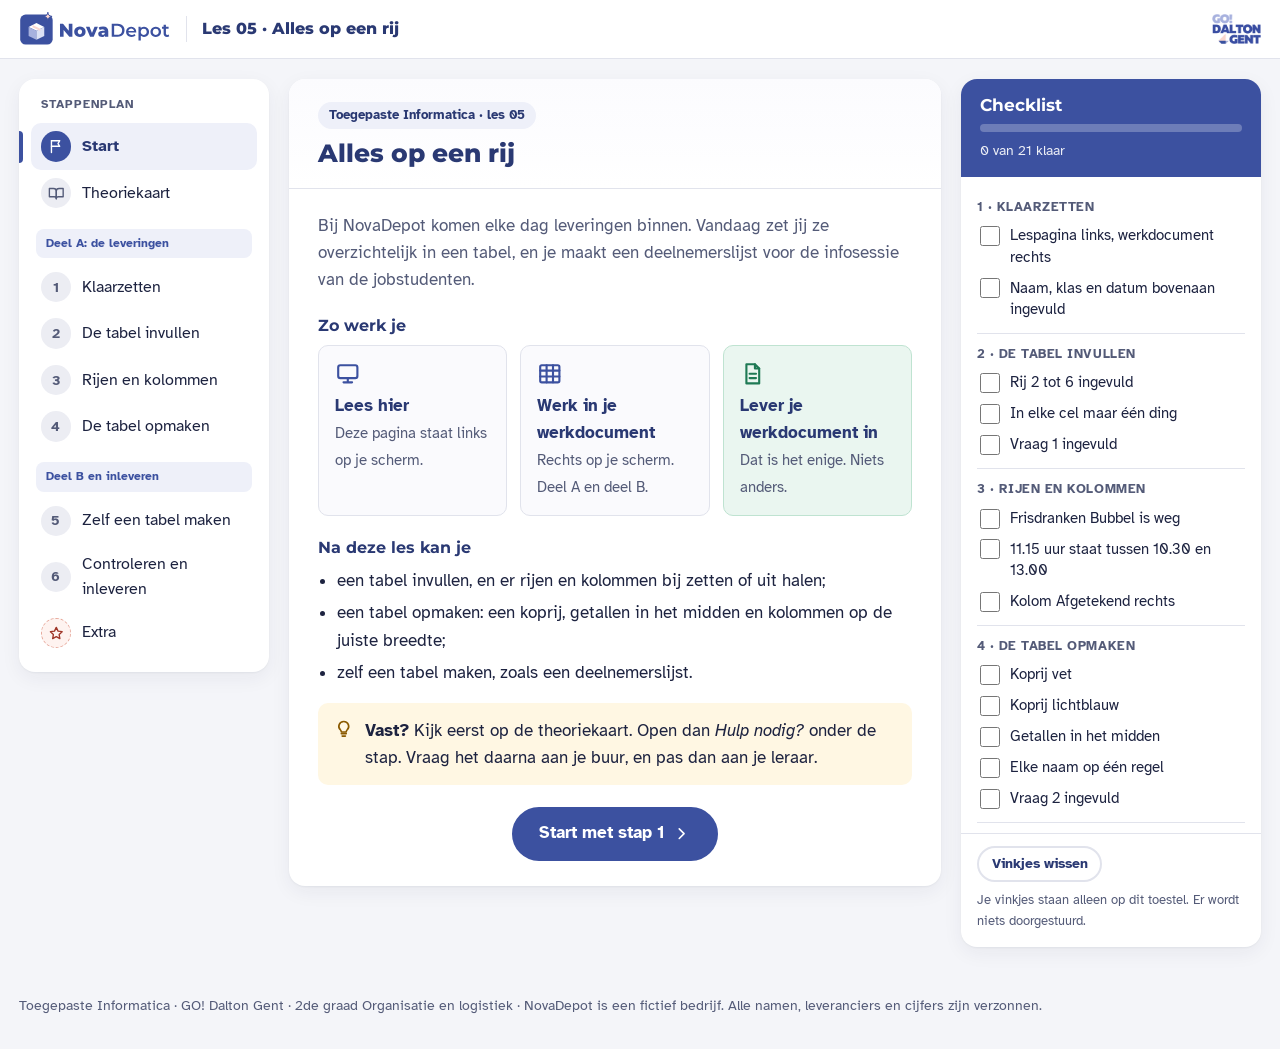
==== index.html @ 6e77a2be "Les 05 — Alles op een rij (ORLO, NovaDepot): tabellen Tekstverwerking 4 voor de ORLO-klassen, volgen" ====
<!DOCTYPE html>
<html lang="nl-BE">
<head>
  <meta charset="UTF-8">
  <meta name="viewport" content="width=device-width, initial-scale=1">
  <title>Les 05 · Alles op een rij · NovaDepot</title>
  <link rel="icon" href="assets/novadepot-icon.svg" type="image/svg+xml">
  <link rel="stylesheet" href="css/style.css">
</head>
<body data-storage="novadepot_tv4_v1_" data-laatste-stap="6">

<!-- Pictogrammen: eenvoudige lijntekeningen, eigen werk. Gebruik: een svg met class "ic" en daarin use met href naar het symbool. -->
<svg xmlns="http://www.w3.org/2000/svg" style="display:none">
  <symbol id="i-flag" viewBox="0 0 24 24"><path d="M5 21V4"/><path d="M5 4h12l-2.5 4 2.5 4H5"/></symbol>
  <symbol id="i-book" viewBox="0 0 24 24"><path d="M2 5h6a4 4 0 0 1 4 4v11a3 3 0 0 0-3-3H2z"/><path d="M22 5h-6a4 4 0 0 0-4 4v11a3 3 0 0 1 3-3h7z"/></symbol>
  <symbol id="i-check" viewBox="0 0 24 24"><path d="M5 12.5l4.5 4.5L19 7.5"/></symbol>
  <symbol id="i-check-circle" viewBox="0 0 24 24"><circle cx="12" cy="12" r="9"/><path d="M8 12.5l2.7 2.7L16 10"/></symbol>
  <symbol id="i-list" viewBox="0 0 24 24"><path d="M9 6h11M9 12h11M9 18h11"/><path d="M4.5 6h.01M4.5 12h.01M4.5 18h.01" stroke-width="3"/></symbol>
  <symbol id="i-bulb" viewBox="0 0 24 24"><path d="M9 18h6M10 21h4"/><path d="M12 3a6 6 0 0 0-4 10.5c.7.7 1 1.5 1 2.5h6c0-1 .3-1.8 1-2.5A6 6 0 0 0 12 3z"/></symbol>
  <symbol id="i-alert" viewBox="0 0 24 24"><path d="M12 3.5l9.5 17h-19z"/><path d="M12 10v4.5M12 17.5h.01"/></symbol>
  <symbol id="i-help" viewBox="0 0 24 24"><circle cx="12" cy="12" r="9"/><path d="M9.6 9.3a2.5 2.5 0 1 1 3.4 2.5c-.6.3-1 .8-1 1.5v.4M12 17h.01"/></symbol>
  <symbol id="i-monitor" viewBox="0 0 24 24"><rect x="3" y="4" width="18" height="12" rx="2"/><path d="M8 20h8M12 16v4"/></symbol>
  <symbol id="i-doc" viewBox="0 0 24 24"><path d="M6 3h8l4 4v14H6z"/><path d="M14 3v4h4M9 12h6M9 16h6"/></symbol>
  <symbol id="i-send" viewBox="0 0 24 24"><path d="M12 15V3M7 8l5-5 5 5"/><path d="M4 14v6h16v-6"/></symbol>
  <symbol id="i-star" viewBox="0 0 24 24"><path d="M12 3.5l2.6 5.4 5.9.8-4.3 4.1 1 5.9L12 16.9l-5.2 2.8 1-5.9-4.3-4.1 5.9-.8z"/></symbol>
  <symbol id="i-history" viewBox="0 0 24 24"><path d="M3.5 12a8.5 8.5 0 1 0 2.6-6.1"/><path d="M3.5 4v4.5H8"/><path d="M12 8v4.5l3 2"/></symbol>
  <symbol id="i-chat" viewBox="0 0 24 24"><path d="M4 5h16v11H9l-5 4z"/></symbol>
  <symbol id="i-users" viewBox="0 0 24 24"><circle cx="9" cy="8" r="3.5"/><path d="M2.5 20a6.5 6.5 0 0 1 13 0"/><circle cx="17" cy="9" r="2.5"/><path d="M16.5 14.2a5 5 0 0 1 5 5"/></symbol>
  <symbol id="i-left" viewBox="0 0 24 24"><path d="M15 6l-6 6 6 6"/></symbol>
  <symbol id="i-right" viewBox="0 0 24 24"><path d="M9 6l6 6-6 6"/></symbol>
  <symbol id="i-table" viewBox="0 0 24 24"><rect x="3" y="4" width="18" height="16" rx="1.5"/><path d="M3 9h18M3 14.5h18M9 4v16M15 4v16"/></symbol>
  <symbol id="i-rows" viewBox="0 0 24 24"><rect x="3" y="4" width="13" height="16" rx="1.5"/><path d="M3 9.5h13M3 15h13"/><path d="M19.5 9v6M16.5 12h6"/></symbol>
  <symbol id="i-brush" viewBox="0 0 24 24"><path d="M4 20c2.5 0 3.5-1.2 3.5-3a2.2 2.2 0 1 1 4.4 0c0 3-3.6 4.6-7.9 3z"/><path d="M10.6 15.2L20 5.8 18.2 4l-9.4 9.4"/></symbol>
  <symbol id="i-spaces" viewBox="0 0 24 24"><path d="M4 7h4M11 7h9M4 12h7M14 12h6M4 17h3M12 17h8"/></symbol>
  <symbol id="i-sort" viewBox="0 0 24 24"><path d="M7 4v16M4 17l3 3 3-3"/><path d="M17 20V4M14 7l3-3 3 3"/></symbol>
</svg>

<div class="teacher-banner">Leraarweergave: de roze kaders tonen waar je een screenshot kan plaatsen. Leerlingen zien die kaders niet.</div>

<header class="topbar">
  <div class="topbar-inner">
    <a class="brand" href="index.html" title="Naar het begin van de les">
      <img src="assets/novadepot-logo.svg" alt="NovaDepot">
      <span class="brand-lesson">Les 05 · Alles op een rij</span>
    </a>
    <span class="topbar-spacer"></span>
    <img class="dalton-mark" src="assets/dalton-gent-logo.png" alt="GO! Dalton Gent">
  </div>
</header>

<div class="layout">

  <!-- ============ LINKS: de route ============ -->
  <nav class="route" aria-label="Stappenplan">
    <p class="route-title">Stappenplan</p>
    <button class="nav-btn" type="button" data-step="start"><span class="nav-num"><svg class="ic" aria-hidden="true"><use href="#i-flag"/></svg></span><span class="nav-lbl">Start</span></button>
    <button class="nav-btn" type="button" data-step="theorie"><span class="nav-num"><svg class="ic" aria-hidden="true"><use href="#i-book"/></svg></span><span class="nav-lbl">Theoriekaart</span></button>

    <p class="route-group">Deel A: de leveringen</p>
    <button class="nav-btn" type="button" data-step="1"><span class="nav-num"><span class="nav-n">1</span><svg class="ic nav-check" aria-hidden="true"><use href="#i-check"/></svg></span><span class="nav-lbl">Klaarzetten</span></button>
    <button class="nav-btn" type="button" data-step="2"><span class="nav-num"><span class="nav-n">2</span><svg class="ic nav-check" aria-hidden="true"><use href="#i-check"/></svg></span><span class="nav-lbl">De tabel invullen</span></button>
    <button class="nav-btn" type="button" data-step="3"><span class="nav-num"><span class="nav-n">3</span><svg class="ic nav-check" aria-hidden="true"><use href="#i-check"/></svg></span><span class="nav-lbl">Rijen en kolommen</span></button>
    <button class="nav-btn" type="button" data-step="4"><span class="nav-num"><span class="nav-n">4</span><svg class="ic nav-check" aria-hidden="true"><use href="#i-check"/></svg></span><span class="nav-lbl">De tabel opmaken</span></button>

    <p class="route-group">Deel B en inleveren</p>
    <button class="nav-btn" type="button" data-step="5"><span class="nav-num"><span class="nav-n">5</span><svg class="ic nav-check" aria-hidden="true"><use href="#i-check"/></svg></span><span class="nav-lbl">Zelf een tabel maken</span></button>
    <button class="nav-btn" type="button" data-step="6"><span class="nav-num"><span class="nav-n">6</span><svg class="ic nav-check" aria-hidden="true"><use href="#i-check"/></svg></span><span class="nav-lbl">Controleren en inleveren</span></button>
    <button class="nav-btn extra" type="button" data-step="extra"><span class="nav-num"><svg class="ic" aria-hidden="true"><use href="#i-star"/></svg></span><span class="nav-lbl">Extra</span></button>
  </nav>

  <!-- ============ MIDDEN: één stap tegelijk ============ -->
  <main id="main">

    <!-- ===== START ===== -->
    <section class="pane" id="pane-start" aria-labelledby="h-start">
      <article class="card">
        <header class="card-head">
          <div class="tags"><span class="tag tag-where">Toegepaste Informatica · les 05</span></div>
          <h1 id="h-start">Alles op een rij</h1>
        </header>
        <div class="card-body">
          <p class="intro">Bij NovaDepot komen elke dag leveringen binnen. Vandaag zet jij ze overzichtelijk in een tabel, en je maakt een deelnemerslijst voor de infosessie van de jobstudenten.</p>

          <h2 class="sec">Zo werk je</h2>
          <div class="werkwijze">
            <div class="werk-tegel"><svg class="ic" aria-hidden="true"><use href="#i-monitor"/></svg><strong>Lees hier</strong><span>Deze pagina staat links op je scherm.</span></div>
            <div class="werk-tegel"><svg class="ic" aria-hidden="true"><use href="#i-table"/></svg><strong>Werk in je werkdocument</strong><span>Rechts op je scherm. Deel A en deel B.</span></div>
            <div class="werk-tegel inleveren"><svg class="ic" aria-hidden="true"><use href="#i-doc"/></svg><strong>Lever je werkdocument in</strong><span>Dat is het enige. Niets anders.</span></div>
          </div>

          <h2 class="sec">Na deze les kan je</h2>
          <ul class="doelen">
            <li>een tabel invullen, en er rijen en kolommen bij zetten of uit halen;</li>
            <li>een tabel opmaken: een koprij, getallen in het midden en kolommen op de juiste breedte;</li>
            <li>zelf een tabel maken, zoals een deelnemerslijst.</li>
          </ul>

          <div class="tip"><svg class="ic" aria-hidden="true"><use href="#i-bulb"/></svg><p><strong>Vast?</strong> Kijk eerst op de theoriekaart. Open dan <em>Hulp nodig?</em> onder de stap. Vraag het daarna aan je buur, en pas dan aan je leraar.</p></div>

          <p class="start-cta"><button class="btn btn-primary" type="button" data-goto="1">Start met stap 1 <svg class="ic" aria-hidden="true"><use href="#i-right"/></svg></button></p>
        </div>
      </article>
    </section>

    <!-- ===== THEORIEKAART ===== -->
    <section class="pane" id="pane-theorie" aria-labelledby="h-theorie">
      <article class="card">
        <header class="card-head">
          <div class="tags"><span class="tag tag-where">Spiekbriefje</span></div>
          <h2 id="h-theorie">Theoriekaart</h2>
        </header>
        <div class="card-body">
          <p class="intro">Alles op één plek. Kom hier terug als je iets niet meer weet.</p>

          <div class="t-grid">
            <section class="t-card">
              <h3><svg class="ic" aria-hidden="true"><use href="#i-table"/></svg>Een tabel lezen</h3>
              <table class="vb-tabel" aria-label="Voorbeeld van een tabel met een koprij, een rij, een kolom en een cel">
                <thead><tr><th>Uur</th><th class="kol">Leverancier</th><th>Pallets</th></tr></thead>
                <tbody>
                  <tr><td>7.30</td><td class="kol">Bakkerij Korstjes</td><td class="num">2</td></tr>
                  <tr class="rij"><td>8.15</td><td class="kol">Papierhandel Vellekens</td><td class="num cel">4</td></tr>
                </tbody>
              </table>
              <ul class="vb-legende">
                <li class="l-kop"><strong>koprij</strong>: zegt wat er in elke kolom staat</li>
                <li class="l-rij"><strong>rij</strong>: ligt, van links naar rechts</li>
                <li class="l-kol"><strong>kolom</strong>: staat, van boven naar onder</li>
                <li class="l-cel"><strong>cel</strong>: één vakje</li>
              </ul>
            </section>

            <section class="t-card">
              <h3><svg class="ic" aria-hidden="true"><use href="#i-table"/></svg>Een tabel maken</h3>
              <ul>
                <li><span class="ui">Invoegen</span> › <span class="ui">Tabel</span>, en kies hoeveel kolommen en rijen.</li>
                <li>Typen: klik in een cel.</li>
                <li>In elke cel maar één ding: een uur, een naam of een getal.</li>
              </ul>
            </section>

            <section class="t-card">
              <h3><svg class="ic" aria-hidden="true"><use href="#i-rows"/></svg>Rijen en kolommen</h3>
              <p>Klik met de rechtermuisknop in een cel:</p>
              <ul>
                <li><span class="ui">Rij boven invoegen</span> · <span class="ui">Rij onder invoegen</span></li>
                <li><span class="ui">Kolom links invoegen</span> · <span class="ui">Kolom rechts invoegen</span></li>
                <li><span class="ui">Rij verwijderen</span> · <span class="ui">Kolom verwijderen</span></li>
              </ul>
            </section>

            <section class="t-card">
              <h3><svg class="ic" aria-hidden="true"><use href="#i-brush"/></svg>Een tabel opmaken</h3>
              <ul>
                <li>Cellen selecteren: sleep erover met de muis.</li>
                <li>Vet: <span class="key">Ctrl</span> + <span class="key">B</span> · kleur: <span class="ui">Achtergrondkleur</span> in de werkbalk.</li>
                <li>In het midden: <span class="key">Ctrl</span> + <span class="key">Shift</span> + <span class="key">E</span></li>
                <li>Kolom breder: sleep de rasterlijn als je een dubbele pijl ziet.</li>
              </ul>
            </section>

            <section class="t-card">
              <h3><svg class="ic" aria-hidden="true"><use href="#i-table"/></svg>Tabelkaart NovaDepot</h3>
              <table class="t-rows">
                <tr><th>Titel</th><td>boven de tabel, vet</td></tr>
                <tr><th>Koprij</th><td>vet, lichtblauwe achtergrond</td></tr>
                <tr><th>Tekst</th><td>links</td></tr>
                <tr><th>Getallen</th><td>in het midden</td></tr>
                <tr><th>Breedte</th><td>elke naam op één regel</td></tr>
                <tr><th>Lege rijen</th><td>geen</td></tr>
              </table>
            </section>

            <section class="t-card">
              <h3><svg class="ic" aria-hidden="true"><use href="#i-spaces"/></svg>Tabel of spaties?</h3>
              <p>Kolommen maken met spaties of de Tab-toets lijkt te werken, tot de tekst verandert. Dan schuift alles.</p>
              <p><strong>Een tabel houdt elke kolom op zijn plaats.</strong> Dezelfde regel als in les 02: nooit spaties om tekst te verschuiven.</p>
            </section>

            <section class="t-card">
              <h3><svg class="ic" aria-hidden="true"><use href="#i-history"/></svg>Uit les 04</h3>
              <ul>
                <li>Pagina: <span class="ui">Bestand</span> › <span class="ui">Pagina-instelling</span> · staand, A4, 2 cm.</li>
                <li>Koptekst: <span class="ui">Invoegen</span> › <span class="ui">Pagina-elementen</span> › <span class="ui">Koptekst</span></li>
                <li>Nieuwe pagina: <span class="key">Ctrl</span> + <span class="key">Enter</span> · pdf: <span class="ui">Bestand</span> › <span class="ui">Downloaden</span></li>
              </ul>
            </section>

            <section class="t-card">
              <h3><svg class="ic" aria-hidden="true"><use href="#i-sort"/></svg>Sorteren (extra)</h3>
              <ul>
                <li>Eerst de koprij vastzetten: rechtsklik › <span class="ui">Kop vastzetten tot deze rij</span>. Anders sorteert die mee.</li>
                <li>Dan: rechtsklik › <span class="ui">Tabel sorteren</span> › <span class="ui">Tabel sorteren in oplopende volgorde</span></li>
              </ul>
            </section>

            <section class="t-card wide">
              <h3><svg class="ic" aria-hidden="true"><use href="#i-chat"/></svg>Woorden</h3>
              <table class="t-rows">
                <tr><th>tabel</th><td>gegevens in rijen en kolommen</td></tr>
                <tr><th>rij</th><td>de vakjes naast elkaar, van links naar rechts</td></tr>
                <tr><th>kolom</th><td>de vakjes onder elkaar, van boven naar onder</td></tr>
                <tr><th>cel</th><td>één vakje van een tabel</td></tr>
                <tr><th>koprij</th><td>de eerste rij: zegt wat er in elke kolom staat</td></tr>
                <tr><th>rasterlijn</th><td>de lijn tussen twee rijen of twee kolommen</td></tr>
              </table>
            </section>

            <section class="t-card wide warn">
              <h3><svg class="ic" aria-hidden="true"><use href="#i-alert"/></svg>Veelgemaakte fouten</h3>
              <ul>
                <li>De verkeerde rij verwijderd. Druk meteen op <span class="key">Ctrl</span> + <span class="key">Z</span>.</li>
                <li>Lege rijen laten staan onderaan de tabel.</li>
                <li>Maar één cel van de koprij opgemaakt in plaats van de hele rij.</li>
                <li>Een naam op twee regels, omdat de kolom te smal is.</li>
                <li>De titel in de tabel getypt in plaats van erboven.</li>
              </ul>
            </section>
          </div>
        </div>
      </article>
    </section>

    <!-- ===== STAP 1 ===== -->
    <section class="pane" id="pane-1" aria-labelledby="h-1">
      <article class="card">
        <header class="card-head">
          <div class="tags"><span class="tag tag-step">Stap 1</span><span class="tag tag-where"><svg class="ic" aria-hidden="true"><use href="#i-monitor"/></svg> Classroom en werkdocument</span></div>
          <h2 id="h-1">Klaarzetten</h2>
        </header>
        <div class="card-body">
          <p class="intro">Je werkt vandaag in je werkdocument. Zet eerst alles klaar.</p>
          <div class="todo-box">
            <h3><svg class="ic" aria-hidden="true"><use href="#i-list"/></svg> Wat moet je doen?</h3>
            <ol class="todo">
              <li>Open in Classroom de opdracht <strong>Tekstverwerking 4 — Alles op een rij</strong>.</li>
              <li>Open je werkdocument <strong>TV4_Tabellen</strong>. Zet het rechts en deze lespagina links.</li>
              <li>Klik bovenaan in het vak achter <em>Naam:</em> en typ je naam. Doe hetzelfde bij <em>Klas:</em> en <em>Datum:</em>.</li>
            </ol>
          </div>
          <div class="tip"><svg class="ic" aria-hidden="true"><use href="#i-bulb"/></svg><p><strong>Zie je het?</strong> Die drie vakjes bovenaan zijn ook een tabel: één rij en drie kolommen.</p></div>
          <details class="help"><summary><svg class="ic" aria-hidden="true"><use href="#i-help"/></svg> Hulp nodig?</summary>
            <div class="help-body">
              <p>Typ je naast het vak in plaats van erin? Klik precies in het vak, achter het woord.</p>
              <p>Passen je vensters niet naast elkaar? Werk dan met twee tabbladen en wissel met een klik.</p>
            </div>
          </details>
          <p class="result"><svg class="ic" aria-hidden="true"><use href="#i-check-circle"/></svg><span><strong>Klaar als:</strong> links de lespagina staat, rechts je werkdocument, en je naam, klas en datum bovenaan ingevuld zijn.</span></p>
        </div>
        <footer class="card-nav">
          <button class="btn" type="button" data-goto="start"><svg class="ic" aria-hidden="true"><use href="#i-left"/></svg> Start</button>
          <button class="btn btn-primary" type="button" data-goto="2">Stap 2 <svg class="ic" aria-hidden="true"><use href="#i-right"/></svg></button>
        </footer>
      </article>
    </section>

    <!-- ===== STAP 2 ===== -->
    <section class="pane" id="pane-2" aria-labelledby="h-2">
      <article class="card">
        <header class="card-head">
          <div class="tags"><span class="tag tag-step">Stap 2</span><span class="tag tag-where"><svg class="ic" aria-hidden="true"><use href="#i-doc"/></svg> Werkdocument, deel A</span><span class="tag tag-where"><svg class="ic" aria-hidden="true"><use href="#i-doc"/></svg> Vraag 1</span></div>
          <h2 id="h-2">De tabel invullen</h2>
        </header>
        <div class="card-body">
          <p class="intro">Tom wil de leveringen van dinsdag in één overzicht. Het onthaal schreef ze in zinnen: jij zet ze in de tabel.</p>
          <div class="todo-box">
            <h3><svg class="ic" aria-hidden="true"><use href="#i-list"/></svg> Wat moet je doen?</h3>
            <ol class="todo">
              <li>Lees het briefje van het onthaal in deel A.</li>
              <li>Kijk naar rij 1: die deed je leraar voor. In elke cel staat maar één ding.</li>
              <li>Klik in de eerste cel van rij 2. Typ <code>8.15</code>.</li>
              <li>Klik in de cel ernaast en typ de leverancier. Vul zo ook de pallets en de poort in.</li>
              <li>Vul rij 3 tot 6 in, in de volgorde van het briefje.</li>
              <li>Beantwoord vraag 1.</li>
            </ol>
            <table class="vb-tabel" aria-label="Rij 1 van de tabel, zoals je leraar hem voordeed">
              <thead><tr><th>Uur</th><th>Leverancier</th><th>Pallets</th><th>Poort</th></tr></thead>
              <tbody><tr><td>7.30</td><td>Bakkerij Korstjes</td><td>2</td><td>3</td></tr></tbody>
            </table>
          </div>
          <div class="tip"><svg class="ic" aria-hidden="true"><use href="#i-bulb"/></svg><p><strong>Typ geen woorden als <em>om</em>, <em>uur</em> of <em>pallets</em> in de tabel.</strong> Die staan al in de koprij.</p></div>
          <details class="help"><summary><svg class="ic" aria-hidden="true"><use href="#i-help"/></svg> Hulp nodig?</summary>
            <div class="help-body">
              <p>Welke cel is de volgende? De cel rechts ernaast. Na de poort ga je naar de eerste cel van de volgende rij.</p>
              <p>Een fout getypt? Klik in de cel en verbeter het, zoals in gewone tekst.</p>
            </div>
          </details>
          <p class="result"><svg class="ic" aria-hidden="true"><use href="#i-check-circle"/></svg><span><strong>Klaar als:</strong> rij 1 tot 6 ingevuld zijn en er in elke cel maar één ding staat.</span></p>
        </div>
        <footer class="card-nav">
          <button class="btn" type="button" data-goto="1"><svg class="ic" aria-hidden="true"><use href="#i-left"/></svg> Stap 1</button>
          <button class="btn btn-primary" type="button" data-goto="3">Stap 3 <svg class="ic" aria-hidden="true"><use href="#i-right"/></svg></button>
        </footer>
      </article>
    </section>

    <!-- ===== STAP 3 ===== -->
    <section class="pane" id="pane-3" aria-labelledby="h-3">
      <article class="card">
        <header class="card-head">
          <div class="tags"><span class="tag tag-step">Stap 3</span><span class="tag tag-where"><svg class="ic" aria-hidden="true"><use href="#i-doc"/></svg> Werkdocument, deel A</span></div>
          <h2 id="h-3">Rijen en kolommen</h2>
        </header>
        <div class="card-body">
          <p class="intro">Om 8 uur belt het onthaal met drie wijzigingen. Ze staan onder je tabel. Een tabel pas je aan zonder opnieuw te beginnen.</p>
          <div class="todo-box">
            <h3><svg class="ic" aria-hidden="true"><use href="#i-list"/></svg> Wat moet je doen?</h3>
            <ol class="todo">
              <li>Frisdranken Bubbel komt niet. Klik met de rechtermuisknop in die rij › <span class="ui">Rij verwijderen</span>.</li>
              <li>Er komt een levering bij om 11.15 uur. Klik met de rechtermuisknop in de rij van 10.30 uur › <span class="ui">Rij onder invoegen</span>.</li>
              <li>Typ de nieuwe levering in de lege rij: <code>11.15</code> · Tuincentrum Groenvinger · <code>2</code> · <code>3</code>.</li>
              <li>Klik met de rechtermuisknop in de kolom <em>Poort</em> › <span class="ui">Kolom rechts invoegen</span>. Typ <code>Afgetekend</code> in de bovenste cel.</li>
            </ol>
            <figure class="shot" data-shot="stap3-rechtsklik-tabel.png" data-caption="Rechtsklik in een cel van de tabel." data-alt="Het rechtermuisknopmenu in een tabel, met Rij boven invoegen, Rij onder invoegen, Kolom links invoegen, Kolom rechts invoegen en Rij verwijderen."></figure>
          </div>
          <div class="tip warn"><svg class="ic" aria-hidden="true"><use href="#i-alert"/></svg><p><strong><span class="ui">Rij verwijderen</span> wist de hele rij.</strong> Kijk eerst goed in welke rij je klikt. Mis? Druk op <span class="key">Ctrl</span> + <span class="key">Z</span>.</p></div>
          <details class="help"><summary><svg class="ic" aria-hidden="true"><use href="#i-help"/></svg> Hulp nodig?</summary>
            <div class="help-body">
              <p>Zie je <span class="ui">Rij verwijderen</span> niet? Klik met de rechtermuisknop ín een cel van de tabel, niet ernaast.</p>
              <p>Staat de nieuwe rij op de verkeerde plaats? Druk op <span class="key">Ctrl</span> + <span class="key">Z</span> en klik opnieuw in de rij van 10.30 uur.</p>
            </div>
          </details>
          <p class="result"><svg class="ic" aria-hidden="true"><use href="#i-check-circle"/></svg><span><strong>Klaar als:</strong> je tabel zes leveringen telt, op volgorde van het uur, en rechts een lege kolom <em>Afgetekend</em> heeft.</span></p>
        </div>
        <footer class="card-nav">
          <button class="btn" type="button" data-goto="2"><svg class="ic" aria-hidden="true"><use href="#i-left"/></svg> Stap 2</button>
          <button class="btn btn-primary" type="button" data-goto="4">Stap 4 <svg class="ic" aria-hidden="true"><use href="#i-right"/></svg></button>
        </footer>
      </article>
    </section>

    <!-- ===== STAP 4 ===== -->
    <section class="pane" id="pane-4" aria-labelledby="h-4">
      <article class="card">
        <header class="card-head">
          <div class="tags"><span class="tag tag-step">Stap 4</span><span class="tag tag-where"><svg class="ic" aria-hidden="true"><use href="#i-doc"/></svg> Werkdocument, deel A</span><span class="tag tag-where"><svg class="ic" aria-hidden="true"><use href="#i-doc"/></svg> Vraag 2</span></div>
          <h2 id="h-4">De tabel opmaken</h2>
        </header>
        <div class="card-body">
          <p class="intro">Tom hangt de lijst aan de muur. Met een duidelijke koprij en nette kolommen lees je ze in één oogopslag.</p>
          <div class="todo-box">
            <h3><svg class="ic" aria-hidden="true"><use href="#i-list"/></svg> Wat moet je doen?</h3>
            <ol class="todo">
              <li>Selecteer de koprij: sleep met de muis van <em>Uur</em> tot <em>Afgetekend</em>. Maak ze vet met <span class="key">Ctrl</span> + <span class="key">B</span>.</li>
              <li>Klik in de werkbalk op <span class="ui">Achtergrondkleur</span> en kies een lichtblauwe kleur.</li>
              <li>Selecteer de getallen in de kolommen <em>Pallets</em> en <em>Poort</em>. Zet ze in het midden met <span class="key">Ctrl</span> + <span class="key">Shift</span> + <span class="key">E</span>.</li>
              <li>Staat een naam op twee regels? Wijs de rasterlijn rechts van <em>Leverancier</em> aan tot je een dubbele pijl ziet. Sleep naar rechts.</li>
              <li>Beantwoord vraag 2.</li>
            </ol>
            <figure class="shot" data-shot="stap4-achtergrondkleur.png" data-caption="Achtergrondkleur in de werkbalk, met de koprij geselecteerd." data-alt="De werkbalk van Google Documenten met de knop Achtergrondkleur open en de koprij van de tabel geselecteerd."></figure>
            <figure class="shot" data-shot="knop-uitlijnen.png" data-caption="Of met de knop Uitlijnen: centreren is het tweede knopje." data-alt="De knop Uitlijnen in de werkbalk van Google Documenten, opengeklapt: links, centreren, rechts en uitvullen."></figure>
          </div>
          <details class="help"><summary><svg class="ic" aria-hidden="true"><use href="#i-help"/></svg> Hulp nodig?</summary>
            <div class="help-body">
              <p>Zie je <span class="ui">Achtergrondkleur</span> niet? Selecteer eerst de cellen. Is je venster te smal, klik dan rechts in de werkbalk op ⋮.</p>
              <p>Werd maar één cel gekleurd? Selecteer de hele koprij opnieuw: sleep van de eerste tot de laatste cel.</p>
              <p>Wordt een andere kolom te smal? Sleep de rasterlijn tussen die kolommen een beetje terug.</p>
            </div>
          </details>
          <p class="result"><svg class="ic" aria-hidden="true"><use href="#i-check-circle"/></svg><span><strong>Klaar als:</strong> de koprij vet en lichtblauw is, de getallen in het midden staan en elke naam op één regel past.</span></p>
        </div>
        <footer class="card-nav">
          <button class="btn" type="button" data-goto="3"><svg class="ic" aria-hidden="true"><use href="#i-left"/></svg> Stap 3</button>
          <button class="btn btn-primary" type="button" data-goto="5">Stap 5 <svg class="ic" aria-hidden="true"><use href="#i-right"/></svg></button>
        </footer>
      </article>
    </section>

    <!-- ===== STAP 5 ===== -->
    <section class="pane" id="pane-5" aria-labelledby="h-5">
      <article class="card">
        <header class="card-head">
          <div class="tags"><span class="tag tag-step">Stap 5</span><span class="tag tag-where"><svg class="ic" aria-hidden="true"><use href="#i-users"/></svg> Werkdocument, deel B</span><span class="tag tag-where"><svg class="ic" aria-hidden="true"><use href="#i-doc"/></svg> Vraag 3</span></div>
          <h2 id="h-5">Zelf een tabel maken</h2>
        </header>
        <div class="card-body">
          <p class="intro">Nu maak je zelf een tabel, van begin tot einde: de deelnemerslijst voor de infosessie. Je gebruikt alleen de tabelkaart.</p>

          <div class="nameplate">
            <div class="nameplate-head">Tabelkaart NovaDepot</div>
            <div class="nameplate-body">
              <table class="t-rows">
                <tr><th>Titel</th><td>boven de tabel, vet</td></tr>
                <tr><th>Koprij</th><td>vet, lichtblauwe achtergrond</td></tr>
                <tr><th>Tekst</th><td>links</td></tr>
                <tr><th>Getallen</th><td>in het midden</td></tr>
                <tr><th>Breedte</th><td>elke naam op één regel</td></tr>
                <tr><th>Lege rijen</th><td>geen</td></tr>
              </table>
            </div>
          </div>

          <div class="todo-box">
            <h3><svg class="ic" aria-hidden="true"><use href="#i-list"/></svg> Wat moet je doen?</h3>
            <ol class="todo">
              <li>Klik op de lege regel onder <em>▶ Maak hier je deelnemerslijst</em>.</li>
              <li>Typ de titel <code>Deelnemerslijst infosessie jobstudenten</code>. Druk op <span class="key">Enter</span>.</li>
              <li>Klik op <span class="ui">Invoegen</span> › <span class="ui">Tabel</span>. Kies 3 kolommen en 6 rijen.</li>
              <li>Typ in de koprij <code>Naam</code>, <code>Afdeling</code> en <code>Handtekening</code>. Vul de vijf jobstudenten uit het mailtje in.</li>
              <li>Maak alles op volgens de tabelkaart. Beantwoord vraag 3.</li>
            </ol>
          </div>
          <details class="help"><summary><svg class="ic" aria-hidden="true"><use href="#i-help"/></svg> Hulp nodig?</summary>
            <div class="help-body">
              <p>Hoe kies je 3 kolommen en 6 rijen? Beweeg over de vakjes: 3 naar rechts en 6 naar beneden. Klik dan.</p>
              <p>Een rij te veel of te weinig? Rechtsklik in een cel › <span class="ui">Rij verwijderen</span> of <span class="ui">Rij onder invoegen</span>.</p>
              <p>De kolom <em>Handtekening</em> blijft leeg: daar tekenen de jobstudenten op papier.</p>
              <p>Weet je niet meer hoe iets moet? Kijk terug naar stap 3 of 4.</p>
            </div>
          </details>
          <p class="result"><svg class="ic" aria-hidden="true"><use href="#i-check-circle"/></svg><span><strong>Klaar als:</strong> onder je titel een tabel staat met drie kolommen en zes rijen, opgemaakt zoals de tabelkaart.</span></p>
        </div>
        <footer class="card-nav">
          <button class="btn" type="button" data-goto="4"><svg class="ic" aria-hidden="true"><use href="#i-left"/></svg> Stap 4</button>
          <button class="btn btn-primary" type="button" data-goto="6">Stap 6 <svg class="ic" aria-hidden="true"><use href="#i-right"/></svg></button>
        </footer>
      </article>
    </section>

    <!-- ===== STAP 6 ===== -->
    <section class="pane" id="pane-6" aria-labelledby="h-6">
      <article class="card">
        <header class="card-head">
          <div class="tags"><span class="tag tag-step">Stap 6</span><span class="tag tag-where"><svg class="ic" aria-hidden="true"><use href="#i-send"/></svg> Classroom</span><span class="tag tag-where"><svg class="ic" aria-hidden="true"><use href="#i-doc"/></svg> Vraag 4</span></div>
          <h2 id="h-6">Controleren en inleveren</h2>
        </header>
        <div class="card-body">
          <p class="intro">Bijna klaar. Test eerst of je het onthouden hebt. Er wordt niets bewaard.</p>

          <div class="quiz">
            <div class="quiz-q" data-ok="Juist. Een tabel houdt elke kolom op zijn plaats, ook als de tekst verandert." data-nok="Nog niet. Spaties en tabs schuiven op zodra de tekst verandert.">
              <p>1. Je wil een lijst netjes in kolommen zetten. Wat gebruik je?</p>
              <div class="opts">
                <button type="button">Spaties, tot het past.</button>
                <button type="button">De Tab-toets.</button>
                <button type="button" data-right>Een tabel.</button>
              </div>
              <p class="feedback" role="status"></p>
            </div>
            <div class="quiz-q" data-ok="Juist. Rechtsklik in de rij ernaast, en kies boven of onder." data-nok="Nog niet. Denk aan stap 3.">
              <p>2. Er komt een levering bij, tussen twee andere. Wat doe je?</p>
              <div class="opts">
                <button type="button">Ik typ ze onder de tabel.</button>
                <button type="button" data-right>Rechtsklik › Rij boven invoegen of Rij onder invoegen.</button>
                <button type="button">Ik maak een nieuwe tabel.</button>
              </div>
              <p class="feedback" role="status"></p>
            </div>
            <div class="quiz-q" data-ok="Juist. De koprij zegt wat er in elke kolom staat, en valt meteen op." data-nok="Nog niet. Kijk op de theoriekaart bij Een tabel lezen.">
              <p>3. Waarom is de koprij vet en gekleurd?</p>
              <div class="opts">
                <button type="button">Omdat Google dat verplicht.</button>
                <button type="button" data-right>Zodat je meteen ziet wat er in elke kolom staat.</button>
                <button type="button">Zodat de tabel groter wordt.</button>
              </div>
              <p class="feedback" role="status"></p>
            </div>
          </div>

          <div class="todo-box">
            <h3><svg class="ic" aria-hidden="true"><use href="#i-list"/></svg> Wat moet je doen?</h3>
            <ol class="todo">
              <li>Loop de <strong>checklist</strong> na. Staat er nog iets open? Werk het eerst af.</li>
              <li>Beantwoord vraag 4 in je werkdocument.</li>
              <li>Klik in Classroom op <span class="ui">Inleveren</span>.</li>
            </ol>
          </div>
          <div class="tip"><svg class="ic" aria-hidden="true"><use href="#i-bulb"/></svg><p><strong>Niet helemaal af?</strong> Lever toch in. Schrijf onder <span class="ui">Privéreacties</span> tot welke stap je kwam en klik op <span class="ui">Posten</span>.</p></div>
          <p class="result"><svg class="ic" aria-hidden="true"><use href="#i-check-circle"/></svg><span><strong>Klaar als:</strong> er in Classroom <em>Ingeleverd</em> staat bij je opdracht.</span></p>
        </div>
        <footer class="card-nav">
          <button class="btn" type="button" data-goto="5"><svg class="ic" aria-hidden="true"><use href="#i-left"/></svg> Stap 5</button>
          <button class="btn btn-primary" type="button" data-goto="extra">Extra <svg class="ic" aria-hidden="true"><use href="#i-right"/></svg></button>
        </footer>
      </article>
    </section>

    <!-- ===== EXTRA ===== -->
    <section class="pane" id="pane-extra" aria-labelledby="h-extra">
      <article class="card">
        <header class="card-head">
          <div class="tags"><span class="tag tag-extra">Extra · niet verplicht</span></div>
          <h2 id="h-extra">Voor wie klaar is</h2>
        </header>
        <div class="card-body">
          <p class="intro">Begin hier pas nadat je hebt ingeleverd. Klik in Classroom op <span class="ui">Inleveren ongedaan maken</span>. Lever daarna opnieuw in.</p>
          <div class="todo-box">
            <h3><svg class="ic" aria-hidden="true"><use href="#i-list"/></svg> Wat kan je doen?</h3>
            <ol class="todo">
              <li><strong>Op alfabet.</strong> Klik met de rechtermuisknop in de koprij van je deelnemerslijst › <span class="ui">Kop vastzetten tot deze rij</span>. Klik daarna met de rechtermuisknop in de kolom <em>Naam</em> › <span class="ui">Tabel sorteren</span> › <span class="ui">Tabel sorteren in oplopende volgorde</span>.</li>
              <li><strong>Meer plaats om te tekenen.</strong> Selecteer de vijf rijen van de jobstudenten. Klik met de rechtermuisknop › <span class="ui">Tabelopties</span>. Vul bij <em>Rij</em> een hoogte van 1 cm in en klik op <span class="ui">OK</span>.</li>
            </ol>
          </div>
        </div>
        <footer class="card-nav">
          <button class="btn" type="button" data-goto="6"><svg class="ic" aria-hidden="true"><use href="#i-left"/></svg> Stap 6</button>
          <button class="btn" type="button" data-goto="start">Naar het begin</button>
        </footer>
      </article>
    </section>
  </main>

  <!-- ============ RECHTS: de checklist ============ -->
  <aside class="checklist leeg" id="checklist" aria-labelledby="h-cl">
    <div class="cl-head">
      <h2 id="h-cl">Checklist</h2>
      <div class="cl-bar" role="progressbar" aria-label="Voortgang" aria-valuemin="0" aria-valuemax="100" aria-valuenow="0"><div class="cl-fill" id="clFill"></div></div>
      <p class="cl-count" id="clCount">0 van 0 klaar</p>
    </div>
    <div class="cl-body">
      <div class="cl-group" data-step="1"><h3>1 · Klaarzetten</h3>
        <label class="cl-item"><input type="checkbox" id="c1a"><span>Lespagina links, werkdocument rechts</span></label>
        <label class="cl-item"><input type="checkbox" id="c1b"><span>Naam, klas en datum bovenaan ingevuld</span></label>
      </div>
      <div class="cl-group" data-step="2"><h3>2 · De tabel invullen</h3>
        <label class="cl-item"><input type="checkbox" id="c2a"><span>Rij 2 tot 6 ingevuld</span></label>
        <label class="cl-item"><input type="checkbox" id="c2b"><span>In elke cel maar één ding</span></label>
        <label class="cl-item"><input type="checkbox" id="c2c"><span>Vraag 1 ingevuld</span></label>
      </div>
      <div class="cl-group" data-step="3"><h3>3 · Rijen en kolommen</h3>
        <label class="cl-item"><input type="checkbox" id="c3a"><span>Frisdranken Bubbel is weg</span></label>
        <label class="cl-item"><input type="checkbox" id="c3b"><span>11.15 uur staat tussen 10.30 en 13.00</span></label>
        <label class="cl-item"><input type="checkbox" id="c3c"><span>Kolom Afgetekend rechts</span></label>
      </div>
      <div class="cl-group" data-step="4"><h3>4 · De tabel opmaken</h3>
        <label class="cl-item"><input type="checkbox" id="c4a"><span>Koprij vet</span></label>
        <label class="cl-item"><input type="checkbox" id="c4b"><span>Koprij lichtblauw</span></label>
        <label class="cl-item"><input type="checkbox" id="c4c"><span>Getallen in het midden</span></label>
        <label class="cl-item"><input type="checkbox" id="c4d"><span>Elke naam op één regel</span></label>
        <label class="cl-item"><input type="checkbox" id="c4e"><span>Vraag 2 ingevuld</span></label>
      </div>
      <div class="cl-group" data-step="5"><h3>5 · Zelf een tabel maken</h3>
        <label class="cl-item"><input type="checkbox" id="c5a"><span>Titel boven de tabel, vet</span></label>
        <label class="cl-item"><input type="checkbox" id="c5b"><span>3 kolommen en 6 rijen</span></label>
        <label class="cl-item"><input type="checkbox" id="c5c"><span>Vijf jobstudenten ingevuld</span></label>
        <label class="cl-item"><input type="checkbox" id="c5d"><span>Opgemaakt volgens de tabelkaart</span></label>
        <label class="cl-item"><input type="checkbox" id="c5e"><span>Vraag 3 ingevuld</span></label>
      </div>
      <div class="cl-group" data-step="6"><h3>6 · Controleren en inleveren</h3>
        <label class="cl-item"><input type="checkbox" id="c6a"><span>Zelftest gedaan</span></label>
        <label class="cl-item"><input type="checkbox" id="c6b"><span>Vraag 4 ingevuld</span></label>
        <label class="cl-item"><input type="checkbox" id="c6c"><span>Ingeleverd in Classroom</span></label>
      </div>
    </div>
    <div class="cl-foot">
      <button class="btn cl-toggle" type="button" id="clToggle" aria-expanded="false">Toon alles</button>
      <button class="btn" type="button" id="btnReset">Vinkjes wissen</button>
      <p class="cl-note">Je vinkjes staan alleen op dit toestel. Er wordt niets doorgestuurd.</p>
    </div>
  </aside>
</div>

<!-- ============ Klaar! ============ -->
<div class="klaar-overlay" id="klaar" role="dialog" aria-modal="true" aria-labelledby="h-klaar" hidden>
  <div class="klaar-card">
    <svg class="ic" aria-hidden="true"><use href="#i-check-circle"/></svg>
    <h2 id="h-klaar">Alles staat op een rij!</h2>
    <p>Alles is afgevinkt. Heb je nog tijd? Kijk dan bij <strong>Extra</strong>.</p>
    <p>Tabellen kom je vaak tegen: in een rooster, een prijslijst of een bestelbon. Nu weet je hoe je er een maakt.</p>
    <button class="btn btn-primary" type="button" id="klaarSluit">Sluiten</button>
  </div>
</div>

<footer class="site">
  Toegepaste Informatica · GO! Dalton Gent · 2de graad Organisatie en logistiek · NovaDepot is een fictief bedrijf. Alle namen, leveranciers en cijfers zijn verzonnen.
</footer>

<script src="js/script.js"></script>
</body>
</html>
---- css/style.css ----
/* ==========================================================================
   Les 05 · Alles op een rij (NovaDepot) — leerlingentool
   Toegepaste Informatica · 2de graad Organisatie en logistiek
   (arbeidsmarktgerichte finaliteit) · GO! Dalton Gent · ORLO
   Overgenomen uit les 2 van 3MWWE (versie 2, 23-09-2026). Nieuw onderaan:
   de voorbeeldtabel (theoriekaart en stap 2).

   Opbouw naar het voorbeeld van PedalPro (rustig, één ding tegelijk):
     links   de route (stappenlijst, altijd zichtbaar)
     midden  één stap: titel · één zin · wat moet je doen · één tip · klaar als
     rechts  de checklist met concrete taken (altijd zichtbaar)
   Op een half scherm (< 900 px) staat alles onder elkaar en toont de checklist
   alleen de taken van de stap waarin je zit.

   Huisstijl: Dalton-kleuren. Geen externe bestanden: lettertypes staan in
   assets/fonts (OFL-licentie), pictogrammen staan als SVG in index.html.
   ========================================================================== */

@font-face { font-family: "Atkinson"; src: url("../assets/fonts/atkinson-regular.woff2") format("woff2"); font-weight: 400; font-style: normal; font-display: swap; }
@font-face { font-family: "Atkinson"; src: url("../assets/fonts/atkinson-bold.woff2") format("woff2"); font-weight: 700; font-style: normal; font-display: swap; }
@font-face { font-family: "Atkinson"; src: url("../assets/fonts/atkinson-italic.woff2") format("woff2"); font-weight: 400; font-style: italic; font-display: swap; }
/* Atkinson tekent de nul met een schuine streep (lijkt op Ø). Cijfers daarom uit een systeemlettertype. */
@font-face { font-family: "Atkinson"; src: local("Segoe UI"), local("SegoeUI"), local("Arial"), local("Helvetica"), local("Roboto"); font-weight: 400; unicode-range: U+0030-0039; }
@font-face { font-family: "Atkinson"; src: local("Segoe UI Bold"), local("SegoeUI-Bold"), local("Arial Bold"), local("Arial-BoldMT"), local("Helvetica Bold"), local("Roboto Bold"); font-weight: 700; unicode-range: U+0030-0039; }
@font-face { font-family: "Montserrat"; src: url("../assets/fonts/montserrat-heavy.woff2") format("woff2"); font-weight: 700 900; font-style: normal; font-display: swap; }

:root {
  /* Dalton Gent-huisstijl */
  --navy: #3C51A0;
  --navy-deep: #2A3973;
  --peri: #A7B1DE;
  --peri-soft: #EEF0F9;
  --blush: #FCD6CF;
  --blush-soft: #FEF3F0;
  --paper: #FFFFFF;
  --bg: #F4F5F9;

  --ink: #1D2340;
  --muted: #545B78;
  --line: #E1E3EC;

  --ok: #1F7A55;
  --ok-soft: #EAF6F0;
  --warn: #A0372A;
  --warn-soft: #FDF1EE;
  --tip: #8A5A00;
  --tip-soft: #FFF7E3;

  --radius: 16px;
  --radius-sm: 10px;
  --shadow: 0 1px 2px rgba(29, 35, 64, .05), 0 6px 20px rgba(29, 35, 64, .06);

  --body: "Atkinson", "Segoe UI", Arial, sans-serif;
  --head: "Montserrat", "Segoe UI", Arial, sans-serif;
  --mono: "Courier New", Consolas, monospace;
}

* { box-sizing: border-box; }
html { -webkit-text-size-adjust: 100%; }
body {
  margin: 0;
  font-family: var(--body);
  font-size: 17px;
  line-height: 1.6;
  color: var(--ink);
  background: var(--bg);
}
h1, h2, h3 { font-family: var(--head); color: var(--navy-deep); line-height: 1.2; margin: 0; }
p { margin: 0 0 .8rem; }
p:last-child { margin-bottom: 0; }
a { color: var(--navy); }
code { font-family: var(--mono); font-size: .92em; background: var(--peri-soft); padding: .05rem .3rem; border-radius: 5px; overflow-wrap: anywhere; }
:focus-visible { outline: 3px solid var(--navy); outline-offset: 2px; border-radius: 6px; }
[hidden] { display: none !important; }

/* Pictogrammen (SVG-symbolen bovenaan index.html) */
.ic { width: 1.15em; height: 1.15em; flex-shrink: 0; fill: none; stroke: currentColor; stroke-width: 2; stroke-linecap: round; stroke-linejoin: round; vertical-align: -.2em; }

/* Knop- en toetsnamen */
.ui { font-weight: 700; color: var(--navy-deep); background: var(--peri-soft); padding: 0 .35rem; border-radius: 5px; white-space: nowrap; }
.key { display: inline-block; font-weight: 700; font-size: .9em; border: 1px solid #C4C7D4; border-bottom-width: 3px; border-radius: 6px; background: #fff; padding: 0 .35rem; white-space: nowrap; }

/* ---------- Kopbalk ---------- */
.topbar { background: var(--paper); border-bottom: 1px solid var(--line); }
.topbar-inner { max-width: 1440px; margin: 0 auto; padding: .7rem 1.2rem; display: flex; align-items: center; gap: 1rem; }
.brand { display: flex; align-items: center; gap: .9rem; text-decoration: none; min-width: 0; }
.brand img { height: 36px; width: auto; display: block; flex-shrink: 0; }
.brand-lesson { font-family: var(--head); font-weight: 800; font-size: 1rem; color: var(--navy-deep); white-space: nowrap; overflow: hidden; text-overflow: ellipsis; padding-left: .9rem; border-left: 1px solid var(--line); }
.topbar-spacer { flex: 1; }
.dalton-mark { height: 30px; width: auto; display: block; }

/* ---------- Drie kolommen ---------- */
.layout {
  max-width: 1440px; margin: 0 auto; padding: 1.25rem 1.2rem 3rem;
  display: grid; grid-template-columns: 250px minmax(0, 1fr) 300px; gap: 1.25rem; align-items: start;
}

/* ---------- Links: de route ---------- */
.route { background: var(--paper); border-radius: var(--radius); box-shadow: var(--shadow); padding: 1rem .75rem; position: sticky; top: 1rem; }
.route-title { font-size: .78rem; font-weight: 700; letter-spacing: .08em; text-transform: uppercase; color: var(--muted); padding: 0 .6rem .5rem; margin: 0; }
.route-group { font-size: .78rem; font-weight: 700; color: var(--navy); background: var(--peri-soft); border-radius: 8px; padding: .3rem .6rem; margin: .8rem .3rem .35rem; }
.nav-btn {
  display: flex; align-items: center; gap: .7rem; width: 100%;
  font: inherit; font-size: .97rem; text-align: left; color: var(--ink);
  background: none; border: 0; border-radius: var(--radius-sm); padding: .5rem .6rem; cursor: pointer;
  position: relative;
}
.nav-btn:hover { background: var(--peri-soft); }
.nav-num {
  width: 1.9rem; height: 1.9rem; border-radius: 50%; flex-shrink: 0;
  display: inline-flex; align-items: center; justify-content: center;
  background: #ECEDF3; color: var(--muted); font-weight: 700; font-size: .9rem;
}
.nav-btn[aria-current="step"] { background: var(--peri-soft); font-weight: 700; color: var(--navy-deep); }
.nav-btn[aria-current="step"]::before { content: ""; position: absolute; left: -.75rem; top: .45rem; bottom: .45rem; width: 4px; border-radius: 0 4px 4px 0; background: var(--navy); }
.nav-btn[aria-current="step"] .nav-num { background: var(--navy); color: #fff; }
.nav-btn.done .nav-num { background: var(--ok); color: #fff; }
.nav-btn .nav-check { display: none; }
.nav-btn.done .nav-check { display: block; }
.nav-btn.done .nav-n { display: none; }
.nav-btn.extra .nav-num { background: var(--blush-soft); color: var(--warn); border: 1px dashed #E7A99C; }

/* ---------- Midden: één stap ---------- */
.pane { display: none; }
.pane.active { display: block; }
.card { background: var(--paper); border-radius: var(--radius); box-shadow: var(--shadow); overflow: hidden; }
.card-head { padding: 1.4rem 1.8rem 1.2rem; border-bottom: 1px solid var(--line); background: linear-gradient(180deg, #FBFBFE, #fff); }
.tags { display: flex; flex-wrap: wrap; gap: .45rem; margin-bottom: .65rem; }
.tag { display: inline-flex; align-items: center; gap: .35rem; font-size: .8rem; font-weight: 700; border-radius: 99px; padding: .2rem .7rem; }
.tag-step { background: var(--navy); color: #fff; }
.tag-where { background: var(--peri-soft); color: var(--navy-deep); }
.tag-extra { background: var(--blush); color: var(--warn); }
.card-head h1, .card-head h2 { font-size: 1.55rem; font-weight: 800; }
.card-body { padding: 1.5rem 1.8rem 1.6rem; }

.intro { font-size: 1.05rem; color: var(--muted); margin-bottom: 1.3rem; }

/* "Wat moet je doen?" */
.todo-box { background: #FAFAFD; border: 1px solid var(--line); border-radius: var(--radius-sm); padding: 1.1rem 1.25rem; }
.todo-box h3 { display: flex; align-items: center; gap: .5rem; font-size: 1rem; margin-bottom: .8rem; }
.todo { list-style: none; counter-reset: act; padding: 0; margin: 0; }
.todo > li { counter-increment: act; position: relative; padding-left: 2.4rem; margin-bottom: .85rem; }
.todo > li:last-child { margin-bottom: 0; }
.todo > li::before {
  content: counter(act); position: absolute; left: 0; top: .05rem;
  width: 1.65rem; height: 1.65rem; border-radius: 50%;
  background: var(--navy); color: #fff; font-weight: 700; font-size: .85rem;
  display: flex; align-items: center; justify-content: center;
}
.todo .sub { display: block; color: var(--muted); font-size: .93rem; margin-top: .2rem; }

/* Eén tip per stap */
.tip { display: flex; gap: .7rem; align-items: flex-start; background: var(--tip-soft); border-radius: var(--radius-sm); padding: .85rem 1rem; margin-top: 1.1rem; }
.tip .ic { color: var(--tip); margin-top: .15rem; }
.tip.warn { background: var(--warn-soft); }
.tip.warn .ic { color: var(--warn); }

/* Hulp: dichtgeklapt, alleen voor wie het nodig heeft */
.help { margin-top: 1rem; border: 1px solid var(--line); border-radius: var(--radius-sm); }
.help summary { cursor: pointer; padding: .7rem 1rem; font-weight: 700; color: var(--navy); list-style: none; display: flex; align-items: center; gap: .5rem; }
.help summary::-webkit-details-marker { display: none; }
.help summary::after { content: "+"; margin-left: auto; font-size: 1.2rem; line-height: 1; color: var(--muted); }
.help[open] summary::after { content: "–"; }
.help-body { padding: 0 1rem .9rem; }
.help-body > :last-child { margin-bottom: 0; }

/* "Klaar als" */
.result { display: flex; gap: .7rem; align-items: flex-start; background: var(--ok-soft); border-radius: var(--radius-sm); padding: .85rem 1rem; margin: 1.1rem 0 0; }
.result .ic { color: var(--ok); margin-top: .15rem; }

/* Vorige / volgende */
.card-nav { display: flex; justify-content: space-between; gap: .75rem; padding: 1rem 1.8rem 1.4rem; }
.btn {
  display: inline-flex; align-items: center; gap: .4rem;
  font: inherit; font-weight: 700; font-size: .95rem; cursor: pointer; text-decoration: none;
  background: var(--paper); color: var(--navy-deep); border: 2px solid var(--line); border-radius: 99px; padding: .5rem 1.1rem;
}
.btn:hover { border-color: var(--peri); }
.btn-primary { background: var(--navy); border-color: var(--navy); color: #fff; margin-left: auto; }
.btn-primary:hover { background: var(--navy-deep); border-color: var(--navy-deep); }

/* ---------- Rechts: de checklist ---------- */
.checklist { background: var(--paper); border-radius: var(--radius); box-shadow: var(--shadow); position: sticky; top: 1rem; max-height: calc(100vh - 2rem); display: flex; flex-direction: column; overflow: hidden; }
.cl-head { background: var(--navy); color: #fff; padding: 1rem 1.2rem; }
.cl-head h2 { color: #fff; font-size: 1.05rem; margin-bottom: .55rem; }
.cl-bar { height: 8px; background: rgba(255, 255, 255, .25); border-radius: 99px; overflow: hidden; }
.cl-fill { height: 100%; width: 0; background: #fff; border-radius: 99px; transition: width .3s; }
.cl-count { font-size: .85rem; margin: .45rem 0 0; opacity: .9; }
.cl-body { overflow-y: auto; padding: .6rem 1rem 1rem; }
.cl-group { padding: .5rem 0; border-bottom: 1px solid var(--line); }
.cl-group:last-child { border-bottom: 0; }
.cl-group h3 { font-family: var(--body); font-size: .8rem; font-weight: 700; letter-spacing: .04em; text-transform: uppercase; color: var(--muted); margin: .3rem 0 .35rem; }
.cl-group.done h3 { color: var(--ok); }
.cl-group.current h3 { color: var(--navy); }
.cl-item { display: flex; gap: .6rem; align-items: flex-start; padding: .3rem .2rem; border-radius: 8px; cursor: pointer; font-size: .95rem; line-height: 1.4; }
.cl-item:hover { background: var(--peri-soft); }
.cl-item input { width: 20px; height: 20px; margin: .05rem 0 0; accent-color: var(--ok); flex-shrink: 0; cursor: pointer; }
.cl-item input:checked + span { color: var(--muted); text-decoration: line-through; text-decoration-color: rgba(84, 91, 120, .5); }
.cl-foot { padding: .7rem 1rem 1rem; border-top: 1px solid var(--line); display: flex; flex-wrap: wrap; gap: .5rem; align-items: center; }
.cl-foot .btn { font-size: .85rem; padding: .35rem .8rem; }
.cl-note { font-size: .8rem; color: var(--muted); margin: 0; flex-basis: 100%; }
.cl-toggle { display: none; }

/* ---------- Toestel kiezen (alleen in stap 3 en 6) ---------- */
.toestel { border: 1px solid var(--line); border-radius: var(--radius-sm); margin: .6rem 0 .2rem; overflow: hidden; background: #fff; }
.toestel-kies { display: flex; flex-wrap: wrap; align-items: center; gap: .5rem; padding: .6rem .8rem; background: #FAFAFD; }
.toestel-vraag { font-weight: 700; color: var(--muted); font-size: .92rem; margin-right: .2rem; }
.toestel-btn {
  font: inherit; font-weight: 700; font-size: .92rem; cursor: pointer;
  display: inline-flex; align-items: center; gap: .4rem;
  background: var(--paper); color: var(--ink); border: 2px solid var(--line); border-radius: 99px; padding: .3rem .85rem;
}
.toestel-btn:hover { border-color: var(--peri); }
.toestel-btn[aria-pressed="true"] { background: var(--navy); border-color: var(--navy); color: #fff; }
.os { padding: .8rem 1rem .9rem; border-top: 1px solid var(--line); }
.os-head { font-weight: 700; margin: 0 0 .4rem; color: var(--navy-deep); }
.os ol { margin: 0; padding-left: 1.3rem; }
.os li { margin-bottom: .3rem; }
.os li:last-child { margin-bottom: 0; }
.toestel-leeg { padding: .7rem 1rem; border-top: 1px solid var(--line); color: var(--muted); font-size: .93rem; margin: 0; display: none; }
/* Met JavaScript: pas iets tonen na een keuze. Zonder JavaScript: beide zichtbaar. */
.js .toestel .os { display: none; }
.js.toestel-cros .toestel .os-cros, .js.toestel-win .toestel .os-win { display: block; }
.js:not(.toestel-cros):not(.toestel-win) .toestel-leeg { display: block; }
/* In de theoriekaart: zonder keuze beide regels tonen, met keuze alleen de juiste */
.toestel-cros .t-os.os-win, .toestel-win .t-os.os-cros { display: none; }

/* ---------- Startpagina ---------- */
.werkwijze { display: grid; grid-template-columns: repeat(3, minmax(0, 1fr)); gap: .8rem; margin: 0 0 .4rem; }
.werk-tegel { background: #FAFAFD; border: 1px solid var(--line); border-radius: var(--radius-sm); padding: .9rem 1rem; }
.werk-tegel .ic { width: 1.6rem; height: 1.6rem; color: var(--navy); margin-bottom: .35rem; display: block; }
.werk-tegel strong { display: block; color: var(--navy-deep); }
.werk-tegel span { font-size: .92rem; color: var(--muted); }
.werk-tegel.inleveren { background: var(--ok-soft); border-color: #BFE3D1; }
.werk-tegel.inleveren .ic { color: var(--ok); }
.doelen { margin: 0; padding-left: 1.2rem; }
.doelen li { margin-bottom: .3rem; }
.start-cta { text-align: center; margin-top: 1.4rem; }
.start-cta .btn-primary { margin-left: 0; font-size: 1.05rem; padding: .7rem 1.6rem; }
.sec { font-size: 1.02rem; margin: 1.4rem 0 .6rem; }
.sec:first-child { margin-top: 0; }

/* ---------- Theoriekaart ---------- */
.t-grid { display: grid; grid-template-columns: repeat(2, minmax(0, 1fr)); gap: .9rem; }
.t-card { border: 1px solid var(--line); border-radius: var(--radius-sm); padding: 1rem 1.1rem; font-size: .95rem; }
.t-card h3 { display: flex; align-items: center; gap: .55rem; font-size: 1rem; margin-bottom: .55rem; }
.t-card h3 .ic { width: 2rem; height: 2rem; padding: .4rem; border-radius: 9px; background: var(--peri-soft); color: var(--navy); }
.t-card ul { margin: 0; padding-left: 1.1rem; }
.t-card li { margin-bottom: .25rem; }
.t-card li:last-child { margin-bottom: 0; }
.t-card.wide { grid-column: 1 / -1; }
.t-card.warn h3 .ic { background: var(--warn-soft); color: var(--warn); }
.t-rows { width: 100%; border-collapse: collapse; }
.t-rows th, .t-rows td { text-align: left; vertical-align: top; padding: .3rem .4rem .3rem 0; border-bottom: 1px solid var(--line); }
.t-rows tr:last-child th, .t-rows tr:last-child td { border-bottom: 0; }
.t-rows th { white-space: nowrap; padding-right: .8rem; color: var(--navy-deep); }
.t-os { margin: .5rem 0 0; }

/* ---------- Mappenboom ---------- */
.tree { font-family: Arial, Helvetica, sans-serif; font-size: .95rem; line-height: 1.75; background: #fff; border: 1px solid var(--line); border-radius: var(--radius-sm); padding: .8rem 1rem; margin: 1rem 0 0; }
.tree ul { list-style: none; margin: 0; padding-left: 1.4rem; border-left: 1px dotted var(--peri); }
.tree > ul { padding-left: 0; border-left: 0; }
.tree .fold::before { content: "📁 "; }
.tree .hint-txt { color: var(--muted); font-size: .86rem; }

/* ---------- Naamkaart ---------- */
.nameplate { border: 2px solid var(--navy); border-radius: var(--radius-sm); overflow: hidden; margin: 0 0 1.2rem; }
.nameplate-head { background: var(--navy); color: #fff; font-weight: 700; padding: .45rem 1rem; font-size: .92rem; }
.nameplate-body { padding: .9rem 1rem; }
.fname { font-family: var(--mono); font-size: 1.02rem; font-weight: 700; display: block; margin-bottom: .6rem; overflow-wrap: anywhere; background: none; padding: 0; }
.fname .d { background: #E4E8F6; padding: 0 .15rem; border-radius: 3px; }
.fname .o { background: #FCD6CF; padding: 0 .15rem; border-radius: 3px; }
.fname .v { background: #DDF1E6; padding: 0 .15rem; border-radius: 3px; }
.legend-name { list-style: none; padding: 0; margin: 0; font-size: .93rem; }
.legend-name li { padding-left: 1.5rem; position: relative; margin-bottom: .2rem; }
.legend-name li::before { content: "■"; position: absolute; left: 0; }
.legend-name li.d::before { color: #A7B1DE; }
.legend-name li.o::before { color: #F2A99C; }
.legend-name li.v::before { color: #9CCFB6; }

/* Kleine tabel in een stap */
.mini { width: 100%; border-collapse: collapse; font-size: .94rem; margin-top: 1rem; }
.mini th, .mini td { text-align: left; vertical-align: top; padding: .4rem .5rem; border-bottom: 1px solid var(--line); }
.mini tr:last-child td { border-bottom: 0; }
.mini th { color: var(--muted); font-size: .85rem; }
.mini td:first-child { font-weight: 700; white-space: nowrap; color: var(--navy-deep); }

/* ---------- Zelftest ---------- */
.quiz { margin: 0 0 1.3rem; }
.quiz-q { margin: 0 0 .8rem; padding: .9rem 1rem; background: #FAFAFD; border: 1px solid var(--line); border-radius: var(--radius-sm); }
.quiz-q > p:first-child { font-weight: 700; margin-bottom: .5rem; }
.opts { display: flex; flex-direction: column; gap: .4rem; }
.quiz-q button { font: inherit; text-align: left; cursor: pointer; background: #fff; border: 2px solid var(--line); border-radius: 8px; padding: .45rem .75rem; }
.quiz-q button:hover { border-color: var(--peri); }
.quiz-q button.right { border-color: var(--ok); background: var(--ok-soft); }
.quiz-q button.wrong { border-color: var(--warn); background: var(--warn-soft); }
.quiz-q .feedback { margin: .5rem 0 0; font-weight: 700; min-height: 1.2em; font-size: .93rem; }

/* ---------- Screenshot-plaatsen ---------- */
figure.shot { margin: 1rem 0 0; display: none; }
figure.shot.loaded { display: block; }
figure.shot img { max-width: 100%; height: auto; border: 1px solid var(--line); border-radius: var(--radius-sm); display: block; }
figure.shot figcaption { font-size: .88rem; color: var(--muted); margin-top: .3rem; }
body.teacher figure.shot:not(.loaded) { display: block; border: 2px dashed #E7A99C; background: var(--blush-soft); border-radius: var(--radius-sm); padding: .7rem .9rem; font-size: .88rem; color: var(--warn); }
.teacher-banner { display: none; }
body.teacher .teacher-banner { display: block; background: #7A2E22; color: #fff; text-align: center; padding: .35rem; font-weight: 700; font-size: .9rem; }

/* ---------- Klaar! ---------- */
.klaar-overlay { position: fixed; inset: 0; background: rgba(29, 35, 64, .45); display: flex; align-items: center; justify-content: center; padding: 1rem; z-index: 50; }
.klaar-card { background: #fff; border-radius: var(--radius); box-shadow: 0 20px 60px rgba(0, 0, 0, .25); max-width: 460px; width: 100%; padding: 1.8rem; text-align: center; }
.klaar-card > .ic { width: 3rem; height: 3rem; color: var(--ok); margin-bottom: .6rem; }
.klaar-card h2 { font-size: 1.4rem; margin-bottom: .6rem; }
.klaar-card .btn { margin-top: 1rem; }

footer.site { max-width: 1440px; margin: 0 auto; padding: 0 1.2rem 2rem; font-size: .85rem; color: var(--muted); }

/* ==========================================================================
   Breedtes
   ========================================================================== */

/* Middelbreed (bv. een half scherm op een grote monitor): checklist onder de stap */
@media (max-width: 1199px) {
  .layout { grid-template-columns: 230px minmax(0, 1fr); }
  .checklist { grid-column: 2; position: static; max-height: none; }
  /* Alleen de taken van de huidige stap; de rest op aanvraag */
  .checklist:not(.alles) .cl-group:not(.current) { display: none; }
  .checklist.leeg:not(.alles) { display: none; }
  .cl-toggle { display: inline-flex; }
}

/* Smal (half scherm op een laptop of Chromebook): alles onder elkaar */
@media (max-width: 899px) {
  body { font-size: 16px; }
  .layout { grid-template-columns: minmax(0, 1fr); padding: .9rem .9rem 2.5rem; gap: .9rem; }
  .checklist { grid-column: auto; }
  .route { position: static; padding: .45rem; display: flex; flex-wrap: wrap; gap: .1rem; align-items: center; }
  .route-title, .route-group { display: none; }
  .nav-btn { width: auto; padding: .25rem; flex-shrink: 0; gap: .45rem; }
  .nav-num { width: 1.75rem; height: 1.75rem; font-size: .85rem; }
  .nav-lbl { display: none; }
  .nav-btn[aria-current="step"] .nav-lbl { display: inline; padding-right: .3rem; white-space: nowrap; }
  .nav-btn[aria-current="step"]::before { display: none; }
  .card-head { padding: 1.1rem 1.1rem 1rem; }
  .card-body { padding: 1.1rem 1.1rem 1.2rem; }
  .card-nav { padding: .8rem 1.1rem 1.1rem; }
  .card-head h1, .card-head h2 { font-size: 1.3rem; }
  .t-grid, .werkwijze { grid-template-columns: minmax(0, 1fr); }
  .brand-lesson, .dalton-mark { display: none; }
}

/* ==========================================================================
   Les 05 — voorbeeldtabel (theoriekaart en stap 2)
   Rij, kolom en cel krijgen elk een eigen kleur én een legende in woorden.
   ========================================================================== */
.vb-tabel { border-collapse: collapse; font-size: .9rem; margin: .8rem 0 .2rem; max-width: 100%; }
.vb-tabel th, .vb-tabel td { border: 1px solid #9AA3C7; padding: .25rem .55rem; text-align: left; }
.vb-tabel thead th { background: #DCE1F4; font-weight: 700; color: var(--navy-deep); }
.vb-tabel td.num { text-align: center; }
.t-card .vb-tabel .kol { box-shadow: inset 3px 0 0 #E7A99C, inset -3px 0 0 #E7A99C; }
.t-card .vb-tabel tr.rij td { background: #FEF3F0; }
.t-card .vb-tabel td.cel { outline: 3px solid var(--ok); outline-offset: -3px; }
.vb-legende { list-style: none; padding: 0 !important; margin: .6rem 0 0 !important; font-size: .9rem; }
.vb-legende li { padding-left: 1.5rem; position: relative; }
.vb-legende li::before { content: ""; position: absolute; left: 0; top: .3rem; width: .95rem; height: .95rem; border-radius: 3px; }
.vb-legende .l-kop::before { background: #DCE1F4; border: 1px solid #9AA3C7; }
.vb-legende .l-rij::before { background: #FEF3F0; border: 1px solid #E7A99C; }
.vb-legende .l-kol::before { background: #fff; border: 3px solid #E7A99C; border-top-width: 1px; border-bottom-width: 1px; }
.vb-legende .l-cel::before { background: #fff; border: 3px solid var(--ok); }
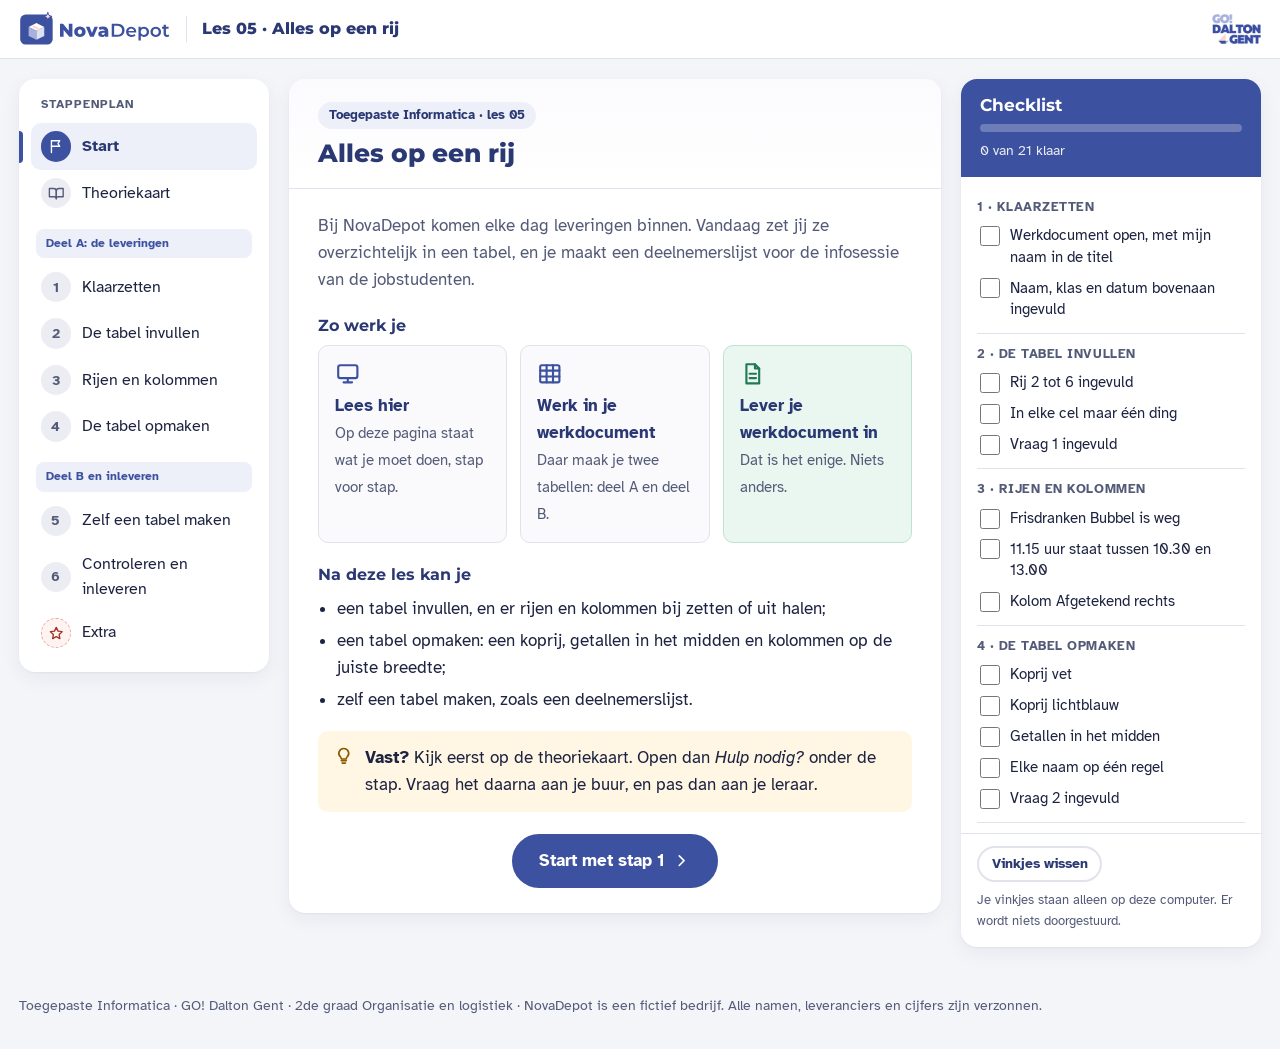
==== commit 2db08ed3: "Les 05 (ORLO): lesplanner 2.1 — lokaal 18, keuzewerktijd, Dalton-fiche in kleur Op vraag van Jonas (" ====
--- a/index.html
+++ b/index.html
@@ -83,8 +83,8 @@
 
           <h2 class="sec">Zo werk je</h2>
           <div class="werkwijze">
-            <div class="werk-tegel"><svg class="ic" aria-hidden="true"><use href="#i-monitor"/></svg><strong>Lees hier</strong><span>Deze pagina staat links op je scherm.</span></div>
-            <div class="werk-tegel"><svg class="ic" aria-hidden="true"><use href="#i-table"/></svg><strong>Werk in je werkdocument</strong><span>Rechts op je scherm. Deel A en deel B.</span></div>
+            <div class="werk-tegel"><svg class="ic" aria-hidden="true"><use href="#i-monitor"/></svg><strong>Lees hier</strong><span>Op deze pagina staat wat je moet doen, stap voor stap.</span></div>
+            <div class="werk-tegel"><svg class="ic" aria-hidden="true"><use href="#i-table"/></svg><strong>Werk in je werkdocument</strong><span>Daar maak je twee tabellen: deel A en deel B.</span></div>
             <div class="werk-tegel inleveren"><svg class="ic" aria-hidden="true"><use href="#i-doc"/></svg><strong>Lever je werkdocument in</strong><span>Dat is het enige. Niets anders.</span></div>
           </div>
 
@@ -225,7 +225,7 @@
     <section class="pane" id="pane-1" aria-labelledby="h-1">
       <article class="card">
         <header class="card-head">
-          <div class="tags"><span class="tag tag-step">Stap 1</span><span class="tag tag-where"><svg class="ic" aria-hidden="true"><use href="#i-monitor"/></svg> Classroom en werkdocument</span></div>
+          <div class="tags"><span class="tag tag-step">Stap 1</span><span class="tag tag-where"><svg class="ic" aria-hidden="true"><use href="#i-doc"/></svg> Werkdocument</span></div>
           <h2 id="h-1">Klaarzetten</h2>
         </header>
         <div class="card-body">
@@ -233,8 +233,7 @@
           <div class="todo-box">
             <h3><svg class="ic" aria-hidden="true"><use href="#i-list"/></svg> Wat moet je doen?</h3>
             <ol class="todo">
-              <li>Open in Classroom de opdracht <strong>Tekstverwerking 4 — Alles op een rij</strong>.</li>
-              <li>Open je werkdocument <strong>TV4_Tabellen</strong>. Zet het rechts en deze lespagina links.</li>
+              <li>Open je werkdocument <strong>TV4_Tabellen</strong>. Het staat in de opdracht, net als deze pagina.</li>
               <li>Klik bovenaan in het vak achter <em>Naam:</em> en typ je naam. Doe hetzelfde bij <em>Klas:</em> en <em>Datum:</em>.</li>
             </ol>
           </div>
@@ -242,10 +241,10 @@
           <details class="help"><summary><svg class="ic" aria-hidden="true"><use href="#i-help"/></svg> Hulp nodig?</summary>
             <div class="help-body">
               <p>Typ je naast het vak in plaats van erin? Klik precies in het vak, achter het woord.</p>
-              <p>Passen je vensters niet naast elkaar? Werk dan met twee tabbladen en wissel met een klik.</p>
+              <p>Vind je je werkdocument niet? Kijk opnieuw in de opdracht. Je werkdocument heeft jouw naam in de titel.</p>
             </div>
           </details>
-          <p class="result"><svg class="ic" aria-hidden="true"><use href="#i-check-circle"/></svg><span><strong>Klaar als:</strong> links de lespagina staat, rechts je werkdocument, en je naam, klas en datum bovenaan ingevuld zijn.</span></p>
+          <p class="result"><svg class="ic" aria-hidden="true"><use href="#i-check-circle"/></svg><span><strong>Klaar als:</strong> je werkdocument open is en je naam, klas en datum bovenaan ingevuld zijn.</span></p>
         </div>
         <footer class="card-nav">
           <button class="btn" type="button" data-goto="start"><svg class="ic" aria-hidden="true"><use href="#i-left"/></svg> Start</button>
@@ -462,11 +461,10 @@
             <ol class="todo">
               <li>Loop de <strong>checklist</strong> na. Staat er nog iets open? Werk het eerst af.</li>
               <li>Beantwoord vraag 4 in je werkdocument.</li>
-              <li>Klik in Classroom op <span class="ui">Inleveren</span>.</li>
-            </ol>
-          </div>
-          <div class="tip"><svg class="ic" aria-hidden="true"><use href="#i-bulb"/></svg><p><strong>Niet helemaal af?</strong> Lever toch in. Schrijf onder <span class="ui">Privéreacties</span> tot welke stap je kwam en klik op <span class="ui">Posten</span>.</p></div>
-          <p class="result"><svg class="ic" aria-hidden="true"><use href="#i-check-circle"/></svg><span><strong>Klaar als:</strong> er in Classroom <em>Ingeleverd</em> staat bij je opdracht.</span></p>
+              <li>Klik in de opdracht op <span class="ui">Inleveren</span>.</li>
+            </ol>
+          </div>
+          <p class="result"><svg class="ic" aria-hidden="true"><use href="#i-check-circle"/></svg><span><strong>Klaar als:</strong> er bij de opdracht <em>Ingeleverd</em> staat.</span></p>
         </div>
         <footer class="card-nav">
           <button class="btn" type="button" data-goto="5"><svg class="ic" aria-hidden="true"><use href="#i-left"/></svg> Stap 5</button>
@@ -483,7 +481,7 @@
           <h2 id="h-extra">Voor wie klaar is</h2>
         </header>
         <div class="card-body">
-          <p class="intro">Begin hier pas nadat je hebt ingeleverd. Klik in Classroom op <span class="ui">Inleveren ongedaan maken</span>. Lever daarna opnieuw in.</p>
+          <p class="intro">Begin hier pas nadat je hebt ingeleverd. Klik in de opdracht op <span class="ui">Inleveren ongedaan maken</span>. Lever daarna opnieuw in.</p>
           <div class="todo-box">
             <h3><svg class="ic" aria-hidden="true"><use href="#i-list"/></svg> Wat kan je doen?</h3>
             <ol class="todo">
@@ -509,7 +507,7 @@
     </div>
     <div class="cl-body">
       <div class="cl-group" data-step="1"><h3>1 · Klaarzetten</h3>
-        <label class="cl-item"><input type="checkbox" id="c1a"><span>Lespagina links, werkdocument rechts</span></label>
+        <label class="cl-item"><input type="checkbox" id="c1a"><span>Werkdocument open, met mijn naam in de titel</span></label>
         <label class="cl-item"><input type="checkbox" id="c1b"><span>Naam, klas en datum bovenaan ingevuld</span></label>
       </div>
       <div class="cl-group" data-step="2"><h3>2 · De tabel invullen</h3>
@@ -539,13 +537,13 @@
       <div class="cl-group" data-step="6"><h3>6 · Controleren en inleveren</h3>
         <label class="cl-item"><input type="checkbox" id="c6a"><span>Zelftest gedaan</span></label>
         <label class="cl-item"><input type="checkbox" id="c6b"><span>Vraag 4 ingevuld</span></label>
-        <label class="cl-item"><input type="checkbox" id="c6c"><span>Ingeleverd in Classroom</span></label>
+        <label class="cl-item"><input type="checkbox" id="c6c"><span>Werkdocument ingeleverd</span></label>
       </div>
     </div>
     <div class="cl-foot">
       <button class="btn cl-toggle" type="button" id="clToggle" aria-expanded="false">Toon alles</button>
       <button class="btn" type="button" id="btnReset">Vinkjes wissen</button>
-      <p class="cl-note">Je vinkjes staan alleen op dit toestel. Er wordt niets doorgestuurd.</p>
+      <p class="cl-note">Je vinkjes staan alleen op deze computer. Er wordt niets doorgestuurd.</p>
     </div>
   </aside>
 </div>
--- a/css/style.css
+++ b/css/style.css
@@ -2,7 +2,7 @@
    Les 05 · Alles op een rij (NovaDepot) — leerlingentool
    Toegepaste Informatica · 2de graad Organisatie en logistiek
    (arbeidsmarktgerichte finaliteit) · GO! Dalton Gent · ORLO
-   Overgenomen uit les 2 van 3MWWE (versie 2, 23-09-2026). Nieuw onderaan:
+   Overgenomen uit les 2 van 3MWWE (versie 2.1, 27-09-2026). Nieuw onderaan:
    de voorbeeldtabel (theoriekaart en stap 2).
 
    Opbouw naar het voorbeeld van PedalPro (rustig, één ding tegelijk):
@@ -201,30 +201,6 @@
 .cl-note { font-size: .8rem; color: var(--muted); margin: 0; flex-basis: 100%; }
 .cl-toggle { display: none; }
 
-/* ---------- Toestel kiezen (alleen in stap 3 en 6) ---------- */
-.toestel { border: 1px solid var(--line); border-radius: var(--radius-sm); margin: .6rem 0 .2rem; overflow: hidden; background: #fff; }
-.toestel-kies { display: flex; flex-wrap: wrap; align-items: center; gap: .5rem; padding: .6rem .8rem; background: #FAFAFD; }
-.toestel-vraag { font-weight: 700; color: var(--muted); font-size: .92rem; margin-right: .2rem; }
-.toestel-btn {
-  font: inherit; font-weight: 700; font-size: .92rem; cursor: pointer;
-  display: inline-flex; align-items: center; gap: .4rem;
-  background: var(--paper); color: var(--ink); border: 2px solid var(--line); border-radius: 99px; padding: .3rem .85rem;
-}
-.toestel-btn:hover { border-color: var(--peri); }
-.toestel-btn[aria-pressed="true"] { background: var(--navy); border-color: var(--navy); color: #fff; }
-.os { padding: .8rem 1rem .9rem; border-top: 1px solid var(--line); }
-.os-head { font-weight: 700; margin: 0 0 .4rem; color: var(--navy-deep); }
-.os ol { margin: 0; padding-left: 1.3rem; }
-.os li { margin-bottom: .3rem; }
-.os li:last-child { margin-bottom: 0; }
-.toestel-leeg { padding: .7rem 1rem; border-top: 1px solid var(--line); color: var(--muted); font-size: .93rem; margin: 0; display: none; }
-/* Met JavaScript: pas iets tonen na een keuze. Zonder JavaScript: beide zichtbaar. */
-.js .toestel .os { display: none; }
-.js.toestel-cros .toestel .os-cros, .js.toestel-win .toestel .os-win { display: block; }
-.js:not(.toestel-cros):not(.toestel-win) .toestel-leeg { display: block; }
-/* In de theoriekaart: zonder keuze beide regels tonen, met keuze alleen de juiste */
-.toestel-cros .t-os.os-win, .toestel-win .t-os.os-cros { display: none; }
-
 /* ---------- Startpagina ---------- */
 .werkwijze { display: grid; grid-template-columns: repeat(3, minmax(0, 1fr)); gap: .8rem; margin: 0 0 .4rem; }
 .werk-tegel { background: #FAFAFD; border: 1px solid var(--line); border-radius: var(--radius-sm); padding: .9rem 1rem; }
@@ -254,7 +230,7 @@
 .t-rows th, .t-rows td { text-align: left; vertical-align: top; padding: .3rem .4rem .3rem 0; border-bottom: 1px solid var(--line); }
 .t-rows tr:last-child th, .t-rows tr:last-child td { border-bottom: 0; }
 .t-rows th { white-space: nowrap; padding-right: .8rem; color: var(--navy-deep); }
-.t-os { margin: .5rem 0 0; }
+.t-os { margin: .5rem 0 0; }  /* korte slotregel onder een kaartje */
 
 /* ---------- Mappenboom ---------- */
 .tree { font-family: Arial, Helvetica, sans-serif; font-size: .95rem; line-height: 1.75; background: #fff; border: 1px solid var(--line); border-radius: var(--radius-sm); padding: .8rem 1rem; margin: 1rem 0 0; }
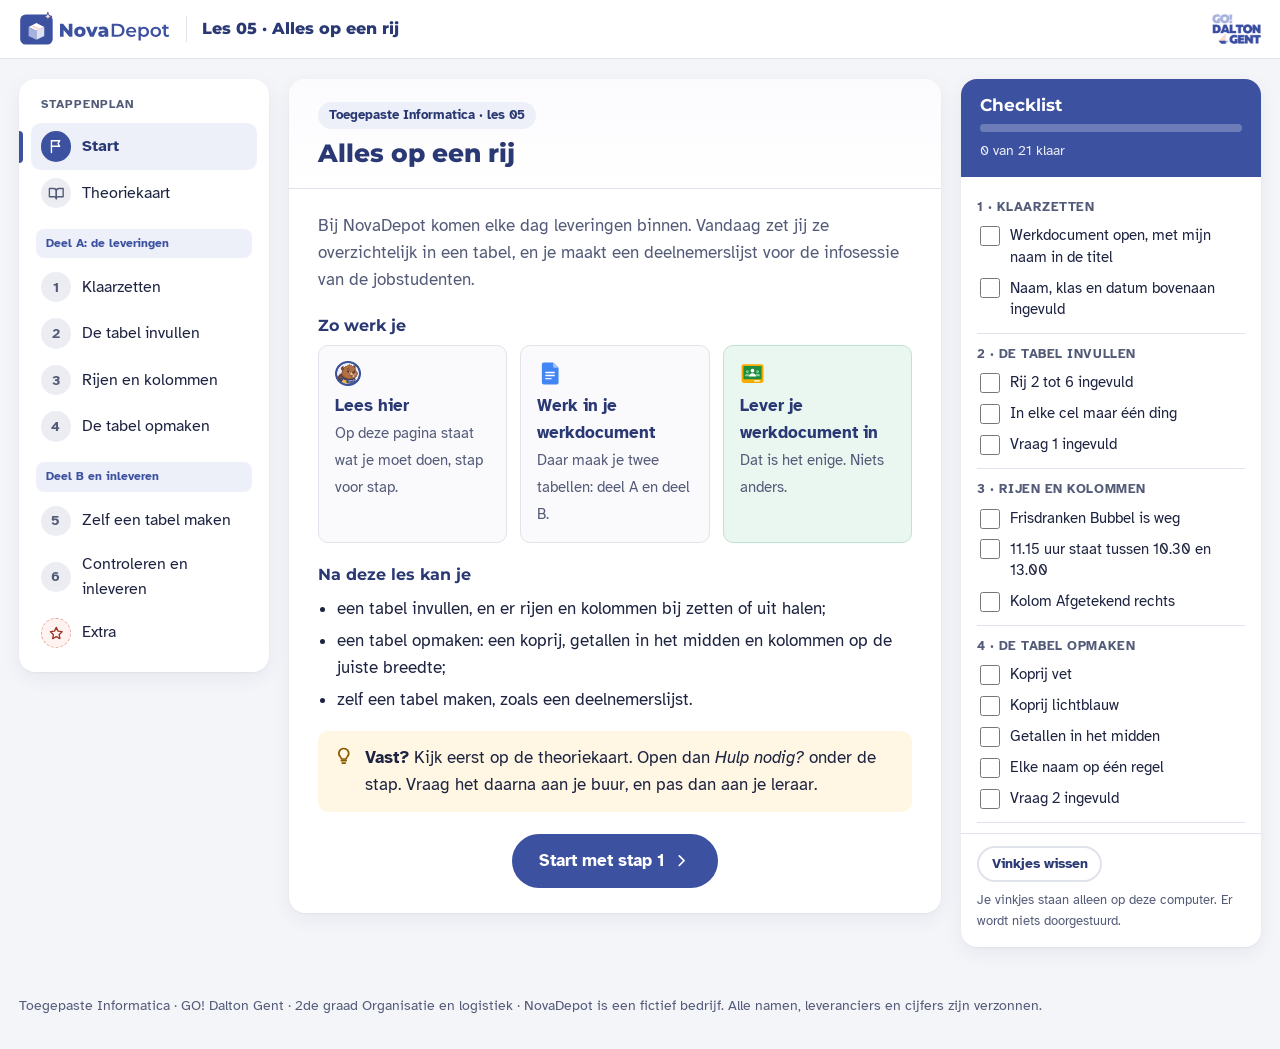
==== commit d4b58114: "Logo's voor de opdracht (Classroom), het werkdocument (Google Documenten) en de lespagina (Dalton) C" ====
--- a/index.html
+++ b/index.html
@@ -83,9 +83,9 @@
 
           <h2 class="sec">Zo werk je</h2>
           <div class="werkwijze">
-            <div class="werk-tegel"><svg class="ic" aria-hidden="true"><use href="#i-monitor"/></svg><strong>Lees hier</strong><span>Op deze pagina staat wat je moet doen, stap voor stap.</span></div>
-            <div class="werk-tegel"><svg class="ic" aria-hidden="true"><use href="#i-table"/></svg><strong>Werk in je werkdocument</strong><span>Daar maak je twee tabellen: deel A en deel B.</span></div>
-            <div class="werk-tegel inleveren"><svg class="ic" aria-hidden="true"><use href="#i-doc"/></svg><strong>Lever je werkdocument in</strong><span>Dat is het enige. Niets anders.</span></div>
+            <div class="werk-tegel"><img class="logo" src="assets/logos/lespagina.webp" alt=""><strong>Lees hier</strong><span>Op deze pagina staat wat je moet doen, stap voor stap.</span></div>
+            <div class="werk-tegel"><img class="logo" src="assets/logos/docs.svg" alt=""><strong>Werk in je werkdocument</strong><span>Daar maak je twee tabellen: deel A en deel B.</span></div>
+            <div class="werk-tegel inleveren"><img class="logo" src="assets/logos/classroom.svg" alt=""><strong>Lever je werkdocument in</strong><span>Dat is het enige. Niets anders.</span></div>
           </div>
 
           <h2 class="sec">Na deze les kan je</h2>
@@ -153,7 +153,7 @@
               <h3><svg class="ic" aria-hidden="true"><use href="#i-brush"/></svg>Een tabel opmaken</h3>
               <ul>
                 <li>Cellen selecteren: sleep erover met de muis.</li>
-                <li>Vet: <span class="key">Ctrl</span> + <span class="key">B</span> · kleur: <span class="ui">Achtergrondkleur</span> in de werkbalk.</li>
+                <li>Vet: <span class="key">Ctrl</span> + <span class="key">B</span> · kleur: het emmertje <span class="ui">Achtergrondkleur</span>, rechts in de werkbalk. Je ziet het pas als je cellen van de tabel selecteert.</li>
                 <li>In het midden: <span class="key">Ctrl</span> + <span class="key">Shift</span> + <span class="key">E</span></li>
                 <li>Kolom breder: sleep de rasterlijn als je een dubbele pijl ziet.</li>
               </ul>
@@ -225,7 +225,7 @@
     <section class="pane" id="pane-1" aria-labelledby="h-1">
       <article class="card">
         <header class="card-head">
-          <div class="tags"><span class="tag tag-step">Stap 1</span><span class="tag tag-where"><svg class="ic" aria-hidden="true"><use href="#i-doc"/></svg> Werkdocument</span></div>
+          <div class="tags"><span class="tag tag-step">Stap 1</span><span class="tag tag-where"><img class="logo" src="assets/logos/docs.svg" alt=""> Werkdocument</span></div>
           <h2 id="h-1">Klaarzetten</h2>
         </header>
         <div class="card-body">
@@ -257,7 +257,7 @@
     <section class="pane" id="pane-2" aria-labelledby="h-2">
       <article class="card">
         <header class="card-head">
-          <div class="tags"><span class="tag tag-step">Stap 2</span><span class="tag tag-where"><svg class="ic" aria-hidden="true"><use href="#i-doc"/></svg> Werkdocument, deel A</span><span class="tag tag-where"><svg class="ic" aria-hidden="true"><use href="#i-doc"/></svg> Vraag 1</span></div>
+          <div class="tags"><span class="tag tag-step">Stap 2</span><span class="tag tag-where"><img class="logo" src="assets/logos/docs.svg" alt=""> Werkdocument, deel A</span><span class="tag tag-where"><img class="logo" src="assets/logos/docs.svg" alt=""> Vraag 1</span></div>
           <h2 id="h-2">De tabel invullen</h2>
         </header>
         <div class="card-body">
@@ -297,7 +297,7 @@
     <section class="pane" id="pane-3" aria-labelledby="h-3">
       <article class="card">
         <header class="card-head">
-          <div class="tags"><span class="tag tag-step">Stap 3</span><span class="tag tag-where"><svg class="ic" aria-hidden="true"><use href="#i-doc"/></svg> Werkdocument, deel A</span></div>
+          <div class="tags"><span class="tag tag-step">Stap 3</span><span class="tag tag-where"><img class="logo" src="assets/logos/docs.svg" alt=""> Werkdocument, deel A</span></div>
           <h2 id="h-3">Rijen en kolommen</h2>
         </header>
         <div class="card-body">
@@ -332,7 +332,7 @@
     <section class="pane" id="pane-4" aria-labelledby="h-4">
       <article class="card">
         <header class="card-head">
-          <div class="tags"><span class="tag tag-step">Stap 4</span><span class="tag tag-where"><svg class="ic" aria-hidden="true"><use href="#i-doc"/></svg> Werkdocument, deel A</span><span class="tag tag-where"><svg class="ic" aria-hidden="true"><use href="#i-doc"/></svg> Vraag 2</span></div>
+          <div class="tags"><span class="tag tag-step">Stap 4</span><span class="tag tag-where"><img class="logo" src="assets/logos/docs.svg" alt=""> Werkdocument, deel A</span><span class="tag tag-where"><img class="logo" src="assets/logos/docs.svg" alt=""> Vraag 2</span></div>
           <h2 id="h-4">De tabel opmaken</h2>
         </header>
         <div class="card-body">
@@ -341,17 +341,17 @@
             <h3><svg class="ic" aria-hidden="true"><use href="#i-list"/></svg> Wat moet je doen?</h3>
             <ol class="todo">
               <li>Selecteer de koprij: sleep met de muis van <em>Uur</em> tot <em>Afgetekend</em>. Maak ze vet met <span class="key">Ctrl</span> + <span class="key">B</span>.</li>
-              <li>Klik in de werkbalk op <span class="ui">Achtergrondkleur</span> en kies een lichtblauwe kleur.</li>
+              <li>Klik in de werkbalk op het emmertje <span class="ui">Achtergrondkleur</span> en kies een lichtblauwe kleur.<span class="sub">Het emmertje staat rechts in de werkbalk, bij de knoppen voor de tabel. Je ziet het pas als de koprij geselecteerd is.</span></li>
               <li>Selecteer de getallen in de kolommen <em>Pallets</em> en <em>Poort</em>. Zet ze in het midden met <span class="key">Ctrl</span> + <span class="key">Shift</span> + <span class="key">E</span>.</li>
               <li>Staat een naam op twee regels? Wijs de rasterlijn rechts van <em>Leverancier</em> aan tot je een dubbele pijl ziet. Sleep naar rechts.</li>
               <li>Beantwoord vraag 2.</li>
             </ol>
-            <figure class="shot" data-shot="stap4-achtergrondkleur.png" data-caption="Achtergrondkleur in de werkbalk, met de koprij geselecteerd." data-alt="De werkbalk van Google Documenten met de knop Achtergrondkleur open en de koprij van de tabel geselecteerd."></figure>
+            <figure class="shot" data-shot="stap4-achtergrondkleur.png" data-caption="Het emmertje Achtergrondkleur, rechts in de werkbalk bij de knoppen voor de tabel." data-alt="De werkbalk van Google Documenten. Rechts, bij de knoppen voor de tabel en Tabelopties, staat de knop Achtergrondkleur met een emmertje, rood omkaderd."></figure>
             <figure class="shot" data-shot="knop-uitlijnen.png" data-caption="Of met de knop Uitlijnen: centreren is het tweede knopje." data-alt="De knop Uitlijnen in de werkbalk van Google Documenten, opengeklapt: links, centreren, rechts en uitvullen."></figure>
           </div>
           <details class="help"><summary><svg class="ic" aria-hidden="true"><use href="#i-help"/></svg> Hulp nodig?</summary>
             <div class="help-body">
-              <p>Zie je <span class="ui">Achtergrondkleur</span> niet? Selecteer eerst de cellen. Is je venster te smal, klik dan rechts in de werkbalk op ⋮.</p>
+              <p>Zie je het emmertje <span class="ui">Achtergrondkleur</span> niet? Selecteer eerst de cellen van de koprij. Is je venster te smal, klik dan rechts in de werkbalk op ⋮.</p>
               <p>Werd maar één cel gekleurd? Selecteer de hele koprij opnieuw: sleep van de eerste tot de laatste cel.</p>
               <p>Wordt een andere kolom te smal? Sleep de rasterlijn tussen die kolommen een beetje terug.</p>
             </div>
@@ -369,11 +369,11 @@
     <section class="pane" id="pane-5" aria-labelledby="h-5">
       <article class="card">
         <header class="card-head">
-          <div class="tags"><span class="tag tag-step">Stap 5</span><span class="tag tag-where"><svg class="ic" aria-hidden="true"><use href="#i-users"/></svg> Werkdocument, deel B</span><span class="tag tag-where"><svg class="ic" aria-hidden="true"><use href="#i-doc"/></svg> Vraag 3</span></div>
+          <div class="tags"><span class="tag tag-step">Stap 5</span><span class="tag tag-where"><svg class="ic" aria-hidden="true"><use href="#i-users"/></svg> Werkdocument, deel B</span><span class="tag tag-where"><img class="logo" src="assets/logos/docs.svg" alt=""> Vraag 3</span></div>
           <h2 id="h-5">Zelf een tabel maken</h2>
         </header>
         <div class="card-body">
-          <p class="intro">Nu maak je zelf een tabel, van begin tot einde: de deelnemerslijst voor de infosessie. Je gebruikt alleen de tabelkaart.</p>
+          <p class="intro">Nu maak je zelf een tabel, van begin tot einde: de deelnemerslijst voor de infosessie. De tabelkaart toont hoe ze eruit moet zien.</p>
 
           <div class="nameplate">
             <div class="nameplate-head">Tabelkaart NovaDepot</div>
@@ -392,16 +392,16 @@
           <div class="todo-box">
             <h3><svg class="ic" aria-hidden="true"><use href="#i-list"/></svg> Wat moet je doen?</h3>
             <ol class="todo">
-              <li>Klik op de lege regel onder <em>▶ Maak hier je deelnemerslijst</em>.</li>
-              <li>Typ de titel <code>Deelnemerslijst infosessie jobstudenten</code>. Druk op <span class="key">Enter</span>.</li>
-              <li>Klik op <span class="ui">Invoegen</span> › <span class="ui">Tabel</span>. Kies 3 kolommen en 6 rijen.</li>
-              <li>Typ in de koprij <code>Naam</code>, <code>Afdeling</code> en <code>Handtekening</code>. Vul de vijf jobstudenten uit het mailtje in.</li>
-              <li>Maak alles op volgens de tabelkaart. Beantwoord vraag 3.</li>
+              <li>Klik op de lege regel onder <em>▶ Maak hier je deelnemerslijst</em>. Typ de titel <code>Deelnemerslijst infosessie jobstudenten</code> en druk op <span class="key">Enter</span>.</li>
+              <li>Sleep met de muis over de titel en maak ze vet met <span class="key">Ctrl</span> + <span class="key">B</span>. Klik daarna op de lege regel onder de titel.</li>
+              <li>Klik op <span class="ui">Invoegen</span> › <span class="ui">Tabel</span> en kies 3 kolommen en 6 rijen.<span class="sub">Beweeg over de vakjes: 3 naar rechts en 6 naar beneden. Klik dan.</span></li>
+              <li>Typ in de eerste rij <code>Naam</code>, <code>Afdeling</code> en <code>Handtekening</code>. Vul daaronder de vijf jobstudenten uit het mailtje van Lotte in: één per rij.<span class="sub">Klik telkens in de volgende cel. De kolom <em>Handtekening</em> blijft leeg: daar tekenen ze op papier.</span></li>
+              <li>Maak de koprij op zoals in stap 4: selecteer ze, druk op <span class="key">Ctrl</span> + <span class="key">B</span> en kies met het emmertje <span class="ui">Achtergrondkleur</span> lichtblauw.<span class="sub">Staat een naam op twee regels? Sleep de rasterlijn rechts van die kolom naar rechts.</span></li>
+              <li>Leg je tabel naast de tabelkaart hierboven: klopt alles? Beantwoord dan vraag 3.</li>
             </ol>
           </div>
           <details class="help"><summary><svg class="ic" aria-hidden="true"><use href="#i-help"/></svg> Hulp nodig?</summary>
             <div class="help-body">
-              <p>Hoe kies je 3 kolommen en 6 rijen? Beweeg over de vakjes: 3 naar rechts en 6 naar beneden. Klik dan.</p>
               <p>Een rij te veel of te weinig? Rechtsklik in een cel › <span class="ui">Rij verwijderen</span> of <span class="ui">Rij onder invoegen</span>.</p>
               <p>De kolom <em>Handtekening</em> blijft leeg: daar tekenen de jobstudenten op papier.</p>
               <p>Weet je niet meer hoe iets moet? Kijk terug naar stap 3 of 4.</p>
@@ -420,7 +420,7 @@
     <section class="pane" id="pane-6" aria-labelledby="h-6">
       <article class="card">
         <header class="card-head">
-          <div class="tags"><span class="tag tag-step">Stap 6</span><span class="tag tag-where"><svg class="ic" aria-hidden="true"><use href="#i-send"/></svg> Classroom</span><span class="tag tag-where"><svg class="ic" aria-hidden="true"><use href="#i-doc"/></svg> Vraag 4</span></div>
+          <div class="tags"><span class="tag tag-step">Stap 6</span><span class="tag tag-where"><svg class="ic" aria-hidden="true"><use href="#i-send"/></svg> Classroom</span><span class="tag tag-where"><img class="logo" src="assets/logos/docs.svg" alt=""> Vraag 4</span></div>
           <h2 id="h-6">Controleren en inleveren</h2>
         </header>
         <div class="card-body">
--- a/css/style.css
+++ b/css/style.css
@@ -343,3 +343,16 @@
 .vb-legende .l-kol::before { background: #fff; border: 3px solid #E7A99C; border-top-width: 1px; border-bottom-width: 1px; }
 .vb-legende .l-cel::before { background: #fff; border: 3px solid var(--ok); }
 
+/* ==========================================================================
+   Logo's (sinds 11-10-2026, _afspraken/vormgeving-en-techniek.md): Classroom = de opdracht,
+   Google Documenten = het werkdocument, de bever in een navy rondje = de lespagina.
+   Gebruik: <img class="logo" src="assets/logos/…" alt=""> naast de tekst die het al zegt.
+   ========================================================================== */
+.logo { width: 1.15em; height: 1.15em; flex-shrink: 0; vertical-align: -.2em; object-fit: contain; }
+.mock .logo { width: .95rem; height: .95rem; }
+.mo-titel .logo { margin-right: .3rem; vertical-align: -.15rem; }
+.werk-tegel .logo { width: 1.6rem; height: 1.6rem; margin-bottom: .35rem; display: block; }
+.nodig-naam .logo { margin-right: .35rem; }
+.tt-tab .logo { width: 14px; height: 14px; }
+.met-logo { white-space: nowrap; }
+.met-logo .logo { margin-right: .25em; }
